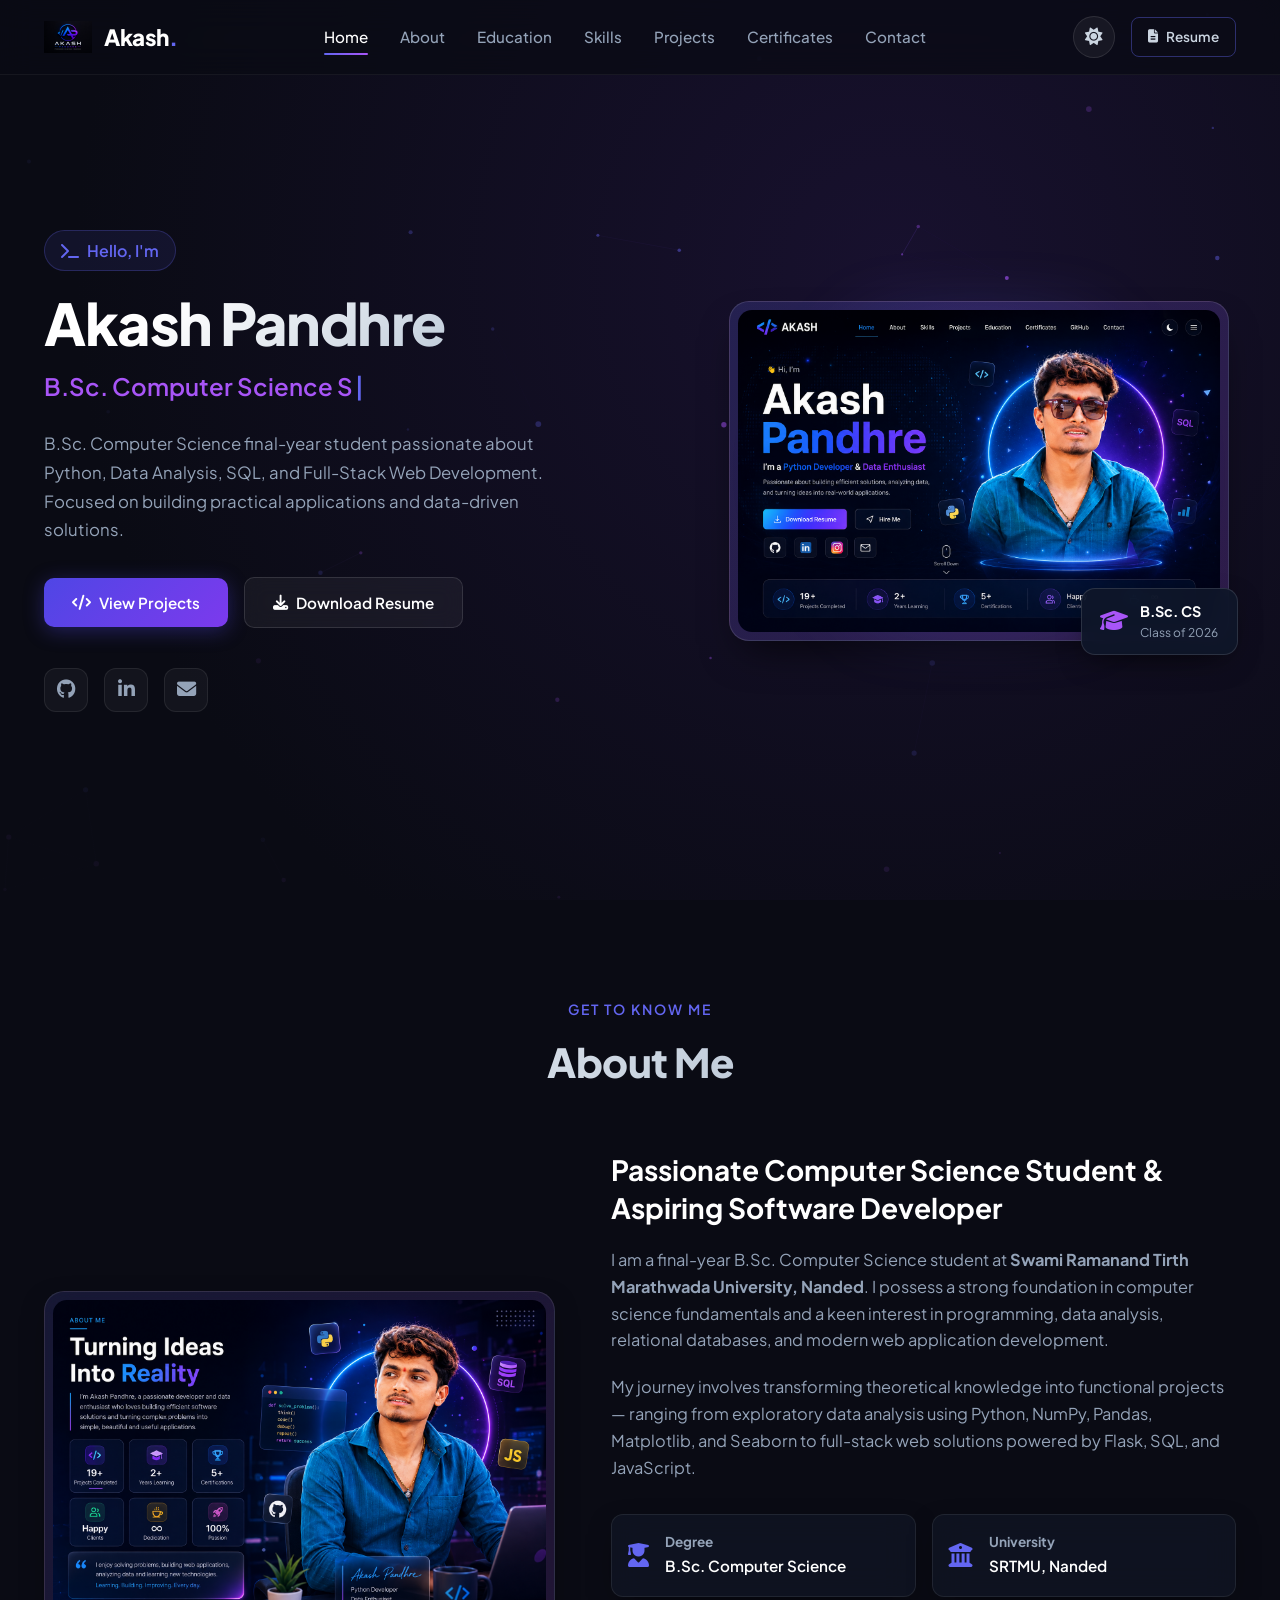
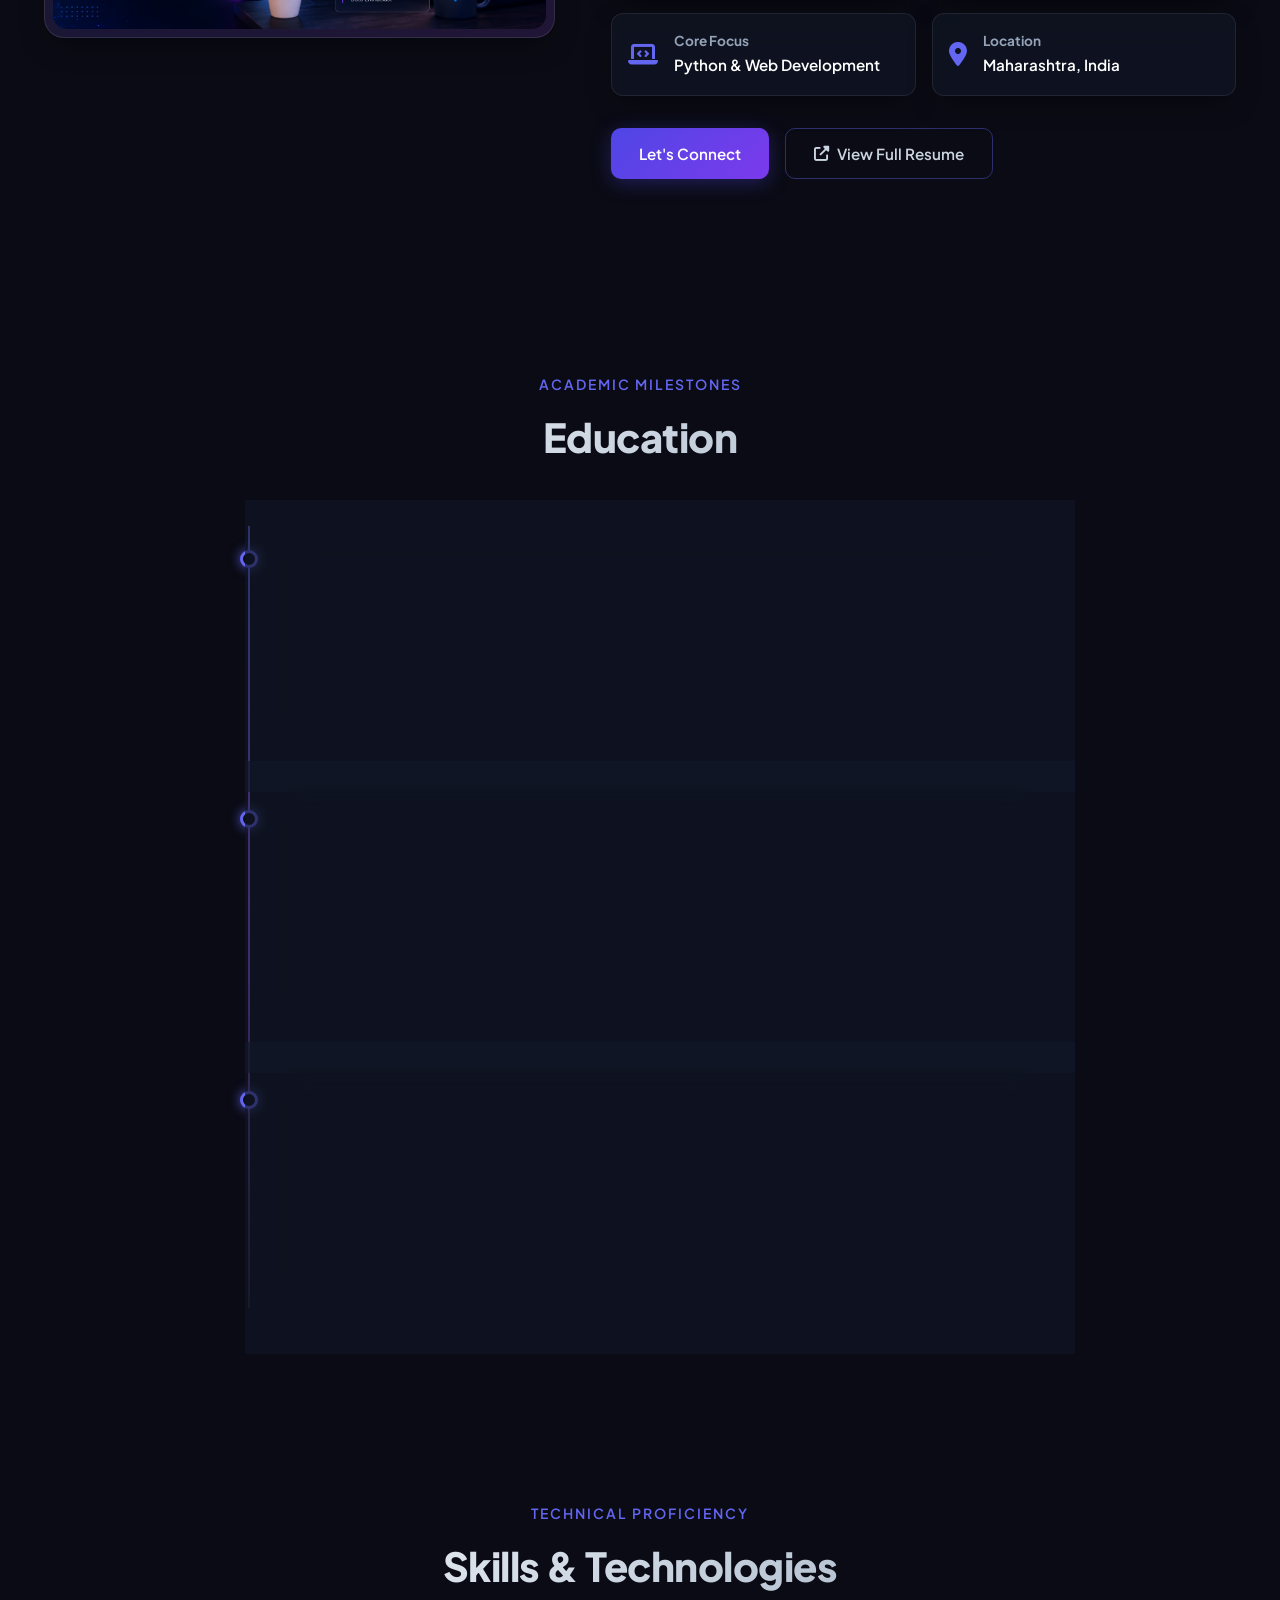
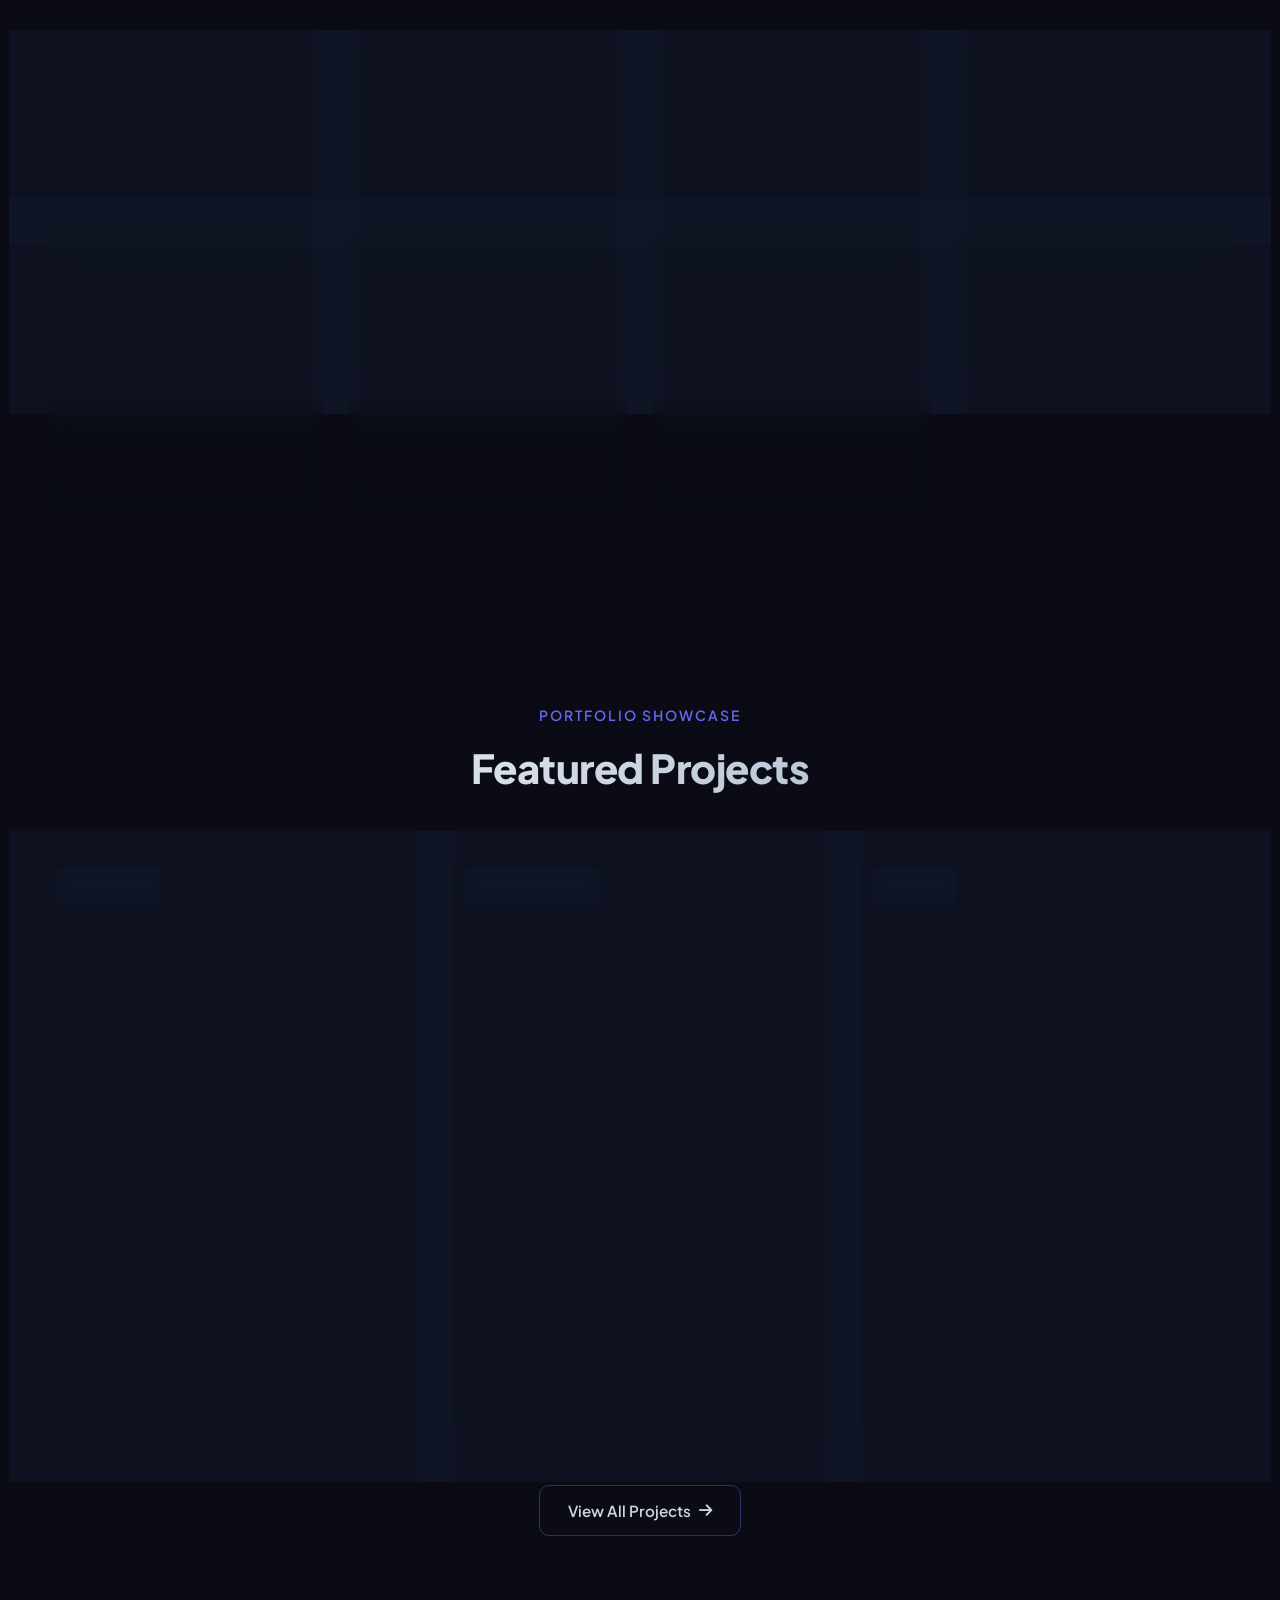
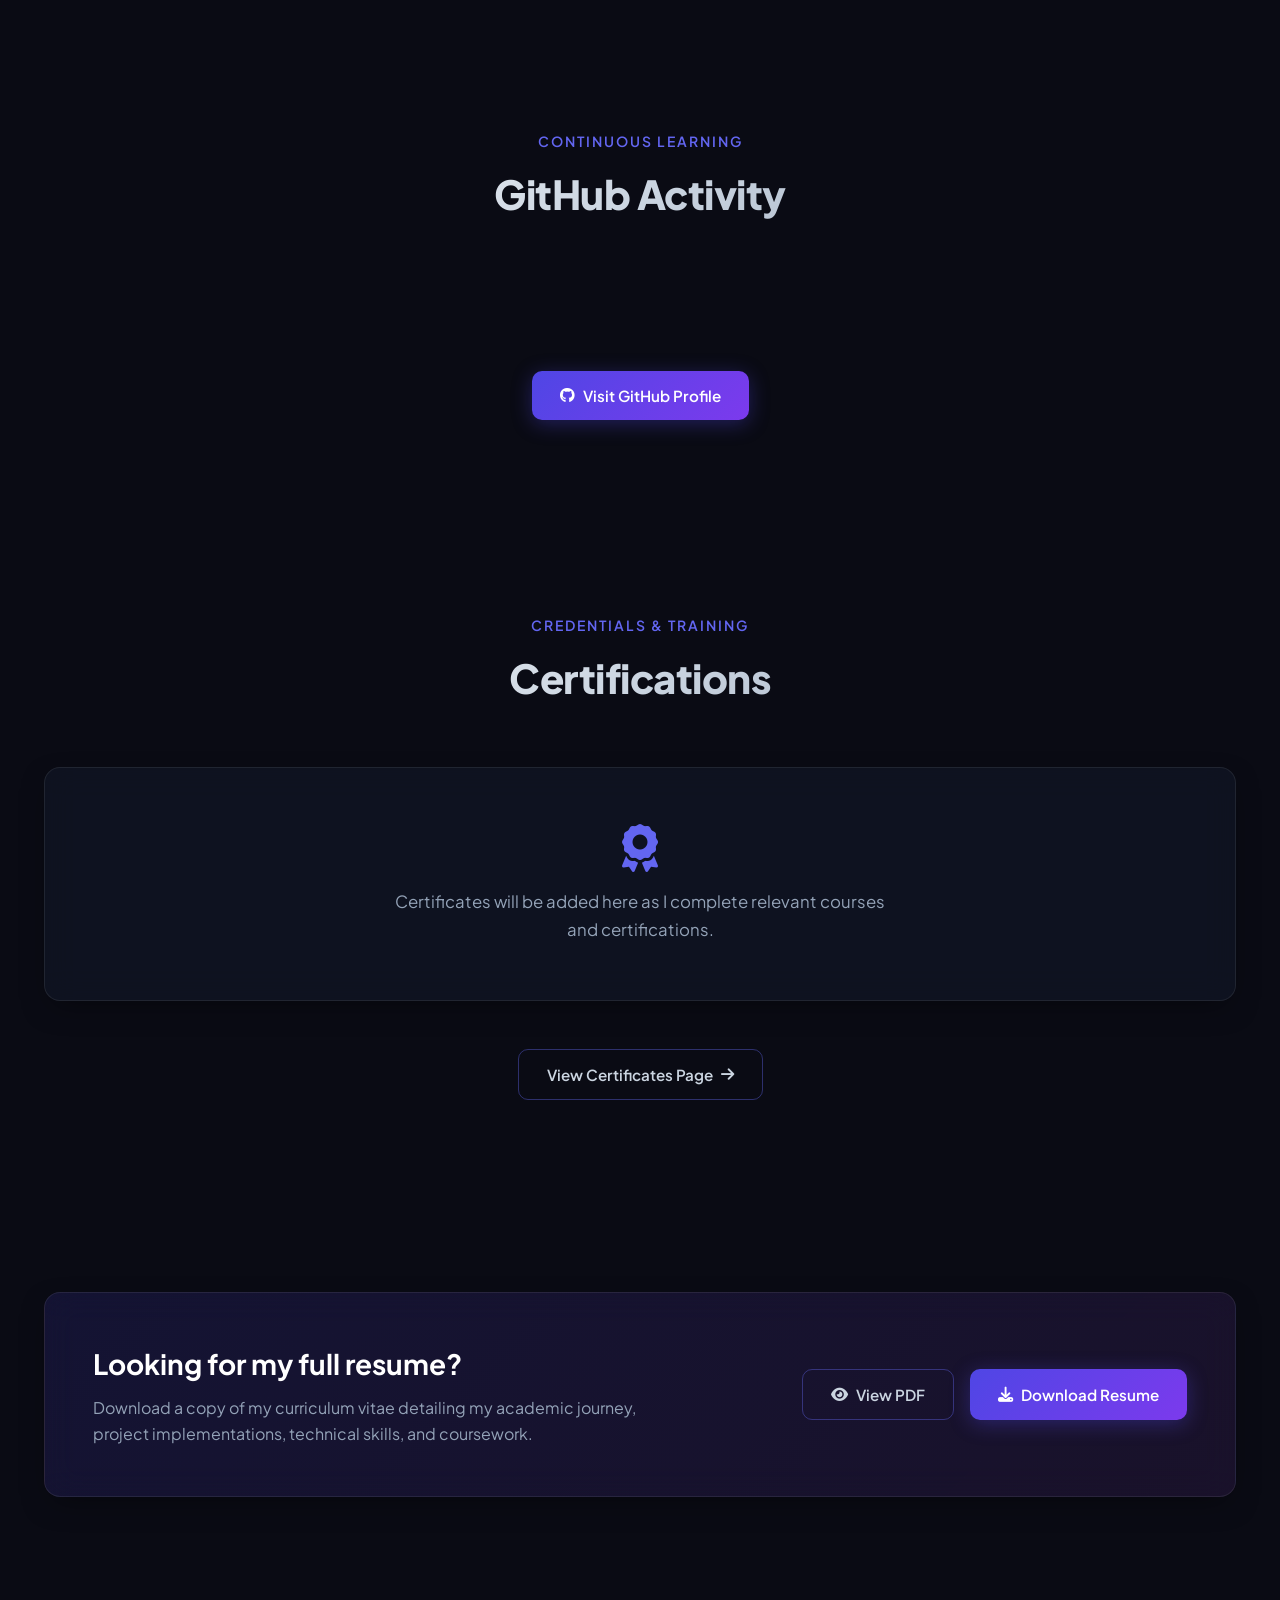
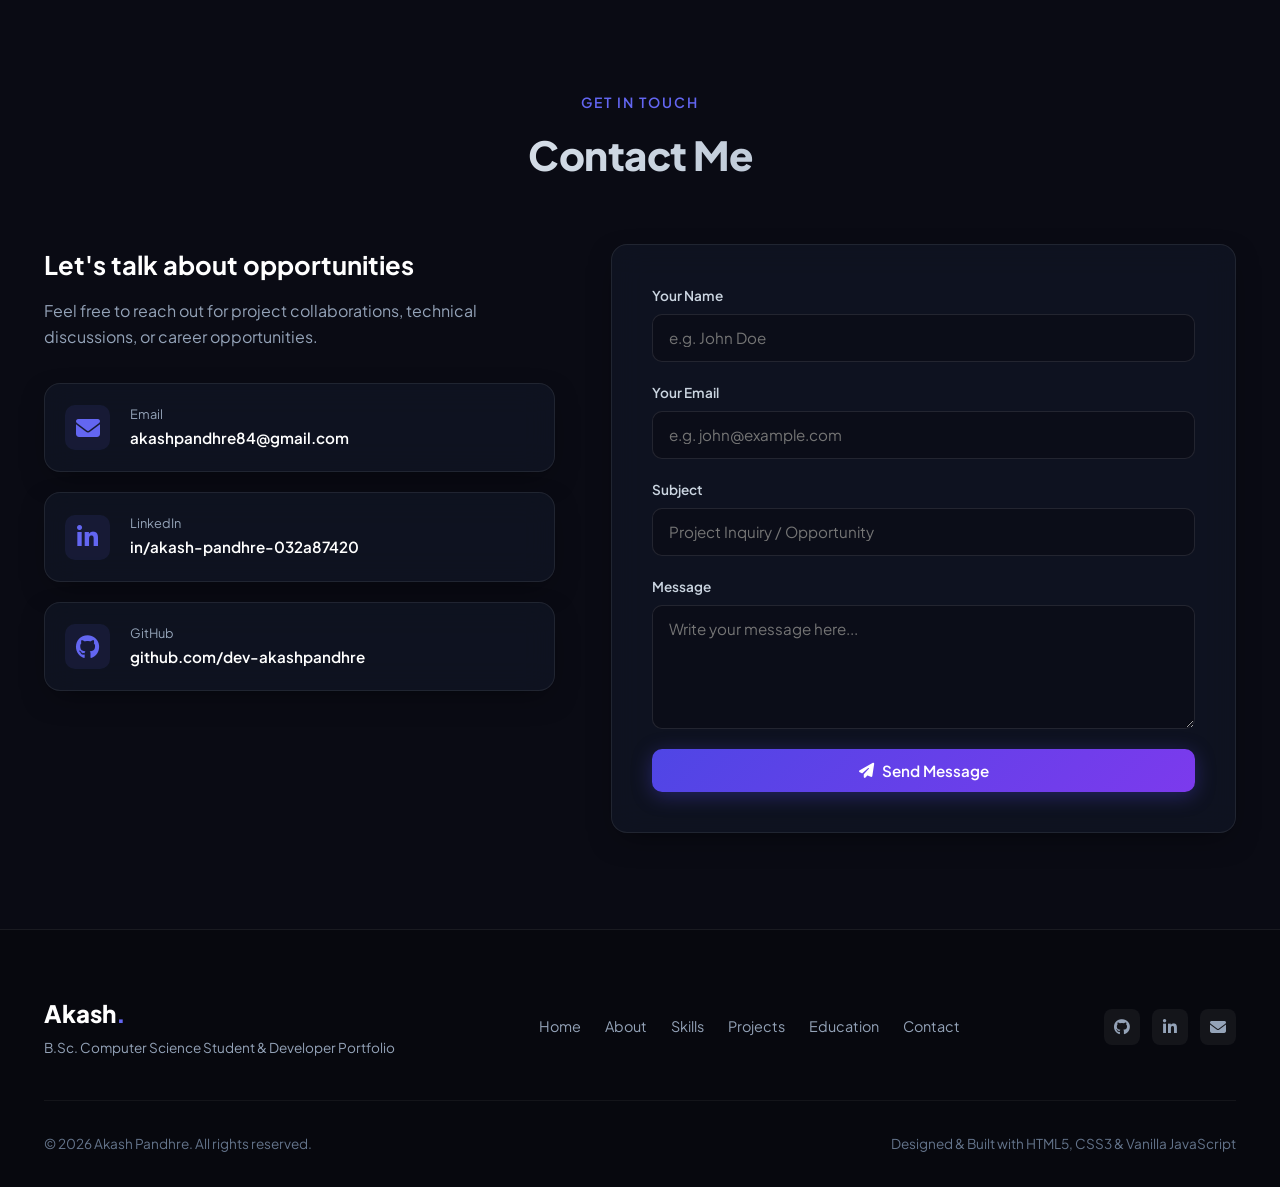
==== index.html @ a7999980 "Complete Akash Portfolio website" ====
<!DOCTYPE html>
<html lang="en" data-theme="dark">
<head>
    <meta charset="UTF-8">
    <meta name="viewport" content="width=device-width, initial-scale=1.0">
    
    <!-- SEO & Metadata -->
    <title>Akash Pandhre | B.Sc. Computer Science Student & Developer Portfolio</title>
    <meta name="description" content="Personal portfolio of Akash Pandhre — B.Sc. Computer Science student, Python & Data Analysis enthusiast, and Frontend Developer. Explore projects, skills, and coursework.">
    <meta name="keywords" content="Akash Pandhre, Akash Kailas Pandhre, Portfolio, Computer Science, Python, Data Analysis, SQL, Web Development, SRTMUN, Parbhani">
    <meta name="author" content="Akash Pandhre">
    <meta name="robots" content="index, follow">
    
    <!-- Open Graph / Social Media -->
    <meta property="og:type" content="website">
    <meta property="og:title" content="Akash Pandhre | Developer & Student Portfolio">
    <meta property="og:description" content="Explore data analysis projects, web applications, SQL work, and technical skills by Akash Pandhre.">
    <meta property="og:image" content="assets/images/profile.png">
    
    <!-- Twitter Metadata -->
    <meta name="twitter:card" content="summary_large_image">
    <meta name="twitter:title" content="Akash Pandhre | Developer Portfolio">
    <meta name="twitter:description" content="B.Sc. Computer Science student specializing in Python, Data Analysis, and Web Development.">
    <meta name="twitter:image" content="assets/images/profile.png">

    <!-- Favicon -->
    <link rel="icon" type="image/png" href="assets/images/favicon.png">

    <!-- Google Fonts -->
    <link rel="preconnect" href="https://fonts.googleapis.com">
    <link rel="preconnect" href="https://fonts.gstatic.com" crossorigin>
    <link href="https://fonts.googleapis.com/css2?family=Plus+Jakarta+Sans:wght@300;400;500;600;700;800&family=JetBrains+Mono:wght@400;500;600&display=swap" rel="stylesheet">

    <!-- Font Awesome Icons -->
    <link rel="stylesheet" href="https://cdnjs.cloudflare.com/ajax/libs/font-awesome/6.5.1/css/all.min.css" integrity="sha512-DTOQO9RWCH3ppGqcWaEA1BIZOC6xxalwEsw9c2QQeAIftl+Vegovlnee1c9QX4TctnWMn13TZye+giMm8e2LwA==" crossorigin="anonymous" referrerpolicy="no-referrer" />

    <!-- Core Layout Safety Rules -->
    <style>
        img { max-width: 100%; height: auto; }
        .logo-img { height: 38px !important; width: auto !important; max-width: 48px; object-fit: contain; display: inline-block; vertical-align: middle; }
        .nav-logo { display: inline-flex; align-items: center; gap: 10px; text-decoration: none; }
    </style>

    <!-- Project Stylesheets -->
    <link rel="stylesheet" href="css/variables.css">
    <link rel="stylesheet" href="css/style.css">
    <link rel="stylesheet" href="css/animations.css">
    <link rel="stylesheet" href="css/scrollbar.css">
    <link rel="stylesheet" href="css/responsive.css">
</head>
<body>

    <!-- ====================================================================
         1. PRELOADER SCREEN
         ==================================================================== -->
    <div id="preloader" class="loader-wrapper" aria-busy="true" aria-label="Loading Akash's Portfolio">
        <div class="loader-content">
            <div class="loader-spinner"></div>
            <div class="loader-text">
                <span class="loader-title">Akash Pandhre</span>
                <span class="loader-subtitle">Loading Portfolio...</span>
            </div>
        </div>
    </div>

    <!-- Scroll Progress Indicator -->
    <div id="scroll-progress" class="scroll-progress" role="progressbar" aria-valuemin="0" aria-valuemax="100"></div>

    <!-- ====================================================================
         2. HEADER & NAVIGATION BAR
         ==================================================================== -->
    <header class="header">
        <nav class="nav-container" aria-label="Main Navigation">
            <a href="#hero" class="nav-logo" aria-label="Akash Pandhre Homepage">
                <img src="assets/images/logo.png" alt="Akash Logo" class="logo-img" onerror="this.style.display='none'">
                <span class="logo-text">Akash<span>.</span></span>
            </a>

            <div id="nav-menu" class="nav-menu" role="menubar">
                <a href="#hero" class="nav-link active" role="menuitem">Home</a>
                <a href="#about" class="nav-link" role="menuitem">About</a>
                <a href="#education" class="nav-link" role="menuitem">Education</a>
                <a href="#skills" class="nav-link" role="menuitem">Skills</a>
                <a href="#projects" class="nav-link" role="menuitem">Projects</a>
                <a href="#certificates" class="nav-link" role="menuitem">Certificates</a>
                <a href="#contact" class="nav-link" role="menuitem">Contact</a>
            </div>

            <div class="nav-actions">
                <button id="theme-toggle" class="theme-toggle btn-icon" aria-label="Switch Theme" title="Switch Theme">
                    <i class="fas fa-sun" aria-hidden="true"></i>
                </button>

                <a href="assets/resume/resume.pdf" target="_blank" rel="noopener noreferrer" class="btn btn-sm btn-outline nav-resume-btn">
                    <i class="fas fa-file-alt" aria-hidden="true"></i> Resume
                </a>

                <button id="nav-toggle" class="nav-toggle btn-icon" aria-label="Toggle Navigation Menu" aria-expanded="false" aria-controls="nav-menu">
                    <span class="hamburger-bar"></span>
                    <span class="hamburger-bar"></span>
                    <span class="hamburger-bar"></span>
                </button>
            </div>
        </nav>
    </header>

    <main id="main-content">
        <!-- ====================================================================
             3. HERO SECTION
             ==================================================================== -->
        <section id="hero" class="hero-section" style="background-image: url('assets/images/hero-bg.jpg');">
            <canvas id="particles-canvas" class="particles-canvas"></canvas>
            <div class="hero-overlay"></div>

            <div class="container hero-container">
                <div class="hero-content reveal">
                    <span class="hero-greeting"><i class="fas fa-terminal"></i> Hello, I'm</span>
                    <h1 class="hero-name">Akash Pandhre</h1>
                    <h2 class="hero-role">
                        <span id="typing-text" class="typed-text"></span>
                        <span class="typing-cursor">|</span>
                    </h2>
                    <p class="hero-description">
                        B.Sc. Computer Science final-year student passionate about Python, Data Analysis, SQL, and Full-Stack Web Development. Focused on building practical applications and data-driven solutions.
                    </p>

                    <div class="hero-buttons">
                        <a href="#projects" class="btn btn-primary">
                            <i class="fas fa-code" aria-hidden="true"></i> View Projects
                        </a>
                        <a href="assets/resume/resume.pdf" download="Akash_Pandhre_Resume.pdf" class="btn btn-secondary">
                            <i class="fas fa-download" aria-hidden="true"></i> Download Resume
                        </a>
                    </div>

                    <div class="hero-socials">
                        <a href="https://github.com/dev-akashpandhre" target="_blank" rel="noopener noreferrer" class="social-link" aria-label="GitHub Profile">
                            <i class="fab fa-github" aria-hidden="true"></i>
                        </a>
                        <a href="https://www.linkedin.com/in/akash-pandhre-032a87420/" target="_blank" rel="noopener noreferrer" class="social-link" aria-label="LinkedIn Profile">
                            <i class="fab fa-linkedin-in" aria-hidden="true"></i>
                        </a>
                        <a href="mailto:akashpandhre84@gmail.com" class="social-link" aria-label="Send Email">
                            <i class="fas fa-envelope" aria-hidden="true"></i>
                        </a>
                    </div>
                </div>

                <div class="hero-visual reveal">
                    <div class="profile-frame">
                        <img src="assets/images/profile.png" alt="Akash Pandhre - Profile Portrait" class="profile-image" onerror="this.src='assets/images/about.png'">
                        <div class="profile-glow"></div>
                        <div class="experience-badge glass-card">
                            <i class="fas fa-graduation-cap badge-icon"></i>
                            <div class="badge-text">
                                <strong>B.Sc. CS</strong>
                                <span>Class of 2026</span>
                            </div>
                        </div>
                    </div>
                </div>
            </div>
        </section>

        <!-- ====================================================================
             4. ABOUT ME SECTION
             ==================================================================== -->
        <section id="about" class="section about-section">
            <div class="container">
                <div class="section-header reveal">
                    <span class="section-subtitle">Get To Know Me</span>
                    <h2 class="section-title">About Me</h2>
                </div>

                <div class="about-grid">
                    <div class="about-visual reveal">
                        <div class="about-image-wrapper glass-card">
                            <img src="assets/images/about.png" alt="Akash Pandhre studying and programming" class="about-img" onerror="this.src='assets/images/profile.png'">
                        </div>
                    </div>

                    <div class="about-content reveal">
                        <h3 class="about-heading">Passionate Computer Science Student & Aspiring Software Developer</h3>
                        <p class="about-text">
                            I am a final-year B.Sc. Computer Science student at <strong>Swami Ramanand Tirth Marathwada University, Nanded</strong>. I possess a strong foundation in computer science fundamentals and a keen interest in programming, data analysis, relational databases, and modern web application development.
                        </p>
                        <p class="about-text">
                            My journey involves transforming theoretical knowledge into functional projects — ranging from exploratory data analysis using Python, NumPy, Pandas, Matplotlib, and Seaborn to full-stack web solutions powered by Flask, SQL, and JavaScript.
                        </p>

                        <div class="about-highlights">
                            <div class="highlight-item glass-card">
                                <i class="fas fa-user-graduate highlight-icon"></i>
                                <div>
                                    <strong>Degree</strong>
                                    <span>B.Sc. Computer Science</span>
                                </div>
                            </div>
                            <div class="highlight-item glass-card">
                                <i class="fas fa-university highlight-icon"></i>
                                <div>
                                    <strong>University</strong>
                                    <span>SRTMU, Nanded</span>
                                </div>
                            </div>
                            <div class="highlight-item glass-card">
                                <i class="fas fa-laptop-code highlight-icon"></i>
                                <div>
                                    <strong>Core Focus</strong>
                                    <span>Python & Web Development</span>
                                </div>
                            </div>
                            <div class="highlight-item glass-card">
                                <i class="fas fa-map-marker-alt highlight-icon"></i>
                                <div>
                                    <strong>Location</strong>
                                    <span>Maharashtra, India</span>
                                </div>
                            </div>
                        </div>

                        <div class="about-actions">
                            <a href="#contact" class="btn btn-primary">Let's Connect</a>
                            <a href="assets/resume/resume.pdf" target="_blank" rel="noopener noreferrer" class="btn btn-outline">
                                <i class="fas fa-external-link-alt"></i> View Full Resume
                            </a>
                        </div>
                    </div>
                </div>
            </div>
        </section>

        <!-- ====================================================================
             5. EDUCATION SECTION
             ==================================================================== -->
        <section id="education" class="section education-section">
            <div class="container">
                <div class="section-header reveal">
                    <span class="section-subtitle">Academic Milestones</span>
                    <h2 class="section-title">Education</h2>
                </div>

                <div class="timeline">
                    <!-- B.Sc. Computer Science -->
                    <div class="timeline-item reveal">
                        <div class="timeline-dot"></div>
                        <div class="timeline-content glass-card">
                            <span class="timeline-period">2026 – Present (Pursuing)</span>
                            <h3 class="timeline-degree">B.Sc. Computer Science — Final Year (TY)</h3>
                            <h4 class="timeline-institution">Swami Ramanand Tirth Marathwada University, Nanded</h4>
                            <p class="timeline-desc">
                                Core coursework includes Data Structures, Relational Database Management Systems, Object-Oriented Programming, Operating Systems, Web Technologies, and Software Engineering.
                            </p>
                        </div>
                    </div>

                    <!-- HSC -->
                    <div class="timeline-item reveal">
                        <div class="timeline-dot"></div>
                        <div class="timeline-content glass-card">
                            <span class="timeline-period">2023 – 2024</span>
                            <h3 class="timeline-degree">Higher Secondary Certificate (HSC)</h3>
                            <h4 class="timeline-institution">Swami Vivekanand Junior College, Chatori</h4>
                            <p class="timeline-desc">
                                Completed Higher Secondary Education with a focus on science and foundational mathematics.
                            </p>
                            <span class="grade-badge">Percentage: 73.00%</span>
                        </div>
                    </div>

                    <!-- SSC -->
                    <div class="timeline-item reveal">
                        <div class="timeline-dot"></div>
                        <div class="timeline-content glass-card">
                            <span class="timeline-period">2020 – 2021</span>
                            <h3 class="timeline-degree">Secondary School Certificate (SSC)</h3>
                            <h4 class="timeline-institution">L.K.R.R Prince English School, Selu</h4>
                            <p class="timeline-desc">
                                Successfully completed secondary school education with academic distinction.
                            </p>
                            <span class="grade-badge">Percentage: 75.40%</span>
                        </div>
                    </div>
                </div>
            </div>
        </section>

        <!-- ====================================================================
             6. SKILLS SECTION
             ==================================================================== -->
        <section id="skills" class="section skills-section">
            <div class="container">
                <div class="section-header reveal">
                    <span class="section-subtitle">Technical Proficiency</span>
                    <h2 class="section-title">Skills & Technologies</h2>
                </div>

                <div id="skills-grid" class="skills-grid">
                    <!-- Rendered dynamically by js/script.js via data/skills.json -->
                </div>
            </div>
        </section>

        <!-- ====================================================================
             7. FEATURED PROJECTS SECTION
             ==================================================================== -->
        <section id="projects" class="section projects-section">
            <div class="container">
                <div class="section-header reveal">
                    <span class="section-subtitle">Portfolio Showcase</span>
                    <h2 class="section-title">Featured Projects</h2>
                </div>

                <div id="featured-projects-grid" class="projects-grid">
                    <!-- Rendered dynamically by js/script.js via data/projects.json -->
                </div>

                <div class="section-footer-cta reveal">
                    <a href="pages/projects.html" class="btn btn-outline">
                        View All Projects <i class="fas fa-arrow-right"></i>
                    </a>
                </div>
            </div>
        </section>

        <!-- ====================================================================
             8. GITHUB PROFILE & REPOSITORIES SECTION
             ==================================================================== -->
        <section id="github" class="section github-section">
            <div class="container">
                <div class="section-header reveal">
                    <span class="section-subtitle">Continuous Learning</span>
                    <h2 class="section-title">GitHub Activity</h2>
                </div>

                <div id="github-stats" class="github-stats-container reveal">
                    <!-- Populated dynamically by js/github.js -->
                </div>

                <div id="github-loader" class="github-loader" style="display: none;">
                    <i class="fas fa-spinner fa-spin"></i> Fetching latest GitHub repositories...
                </div>

                <div id="github-repos" class="github-repos-grid">
                    <!-- Populated dynamically by js/github.js -->
                </div>

                <div class="section-footer-cta reveal">
                    <a href="https://github.com/dev-akashpandhre" target="_blank" rel="noopener noreferrer" class="btn btn-primary">
                        <i class="fab fa-github"></i> Visit GitHub Profile
                    </a>
                </div>
            </div>
        </section>

        <!-- ====================================================================
             9. CERTIFICATES SECTION
             ==================================================================== -->
        <section id="certificates" class="section certificates-section">
            <div class="container">
                <div class="section-header reveal">
                    <span class="section-subtitle">Credentials & Training</span>
                    <h2 class="section-title">Certifications</h2>
                </div>

                <div id="certificates-grid" class="certificates-grid">
                    <!-- Rendered dynamically by js/script.js via data/certificates.json -->
                </div>

                <div class="section-footer-cta reveal">
                    <a href="pages/certificates.html" class="btn btn-outline">
                        View Certificates Page <i class="fas fa-arrow-right"></i>
                    </a>
                </div>
            </div>
        </section>

        <!-- ====================================================================
             10. RESUME DOWNLOAD SECTION
             ==================================================================== -->
        <section id="resume-section" class="section resume-section">
            <div class="container">
                <div class="resume-banner glass-card reveal">
                    <div class="resume-banner-content">
                        <h2 class="resume-banner-title">Looking for my full resume?</h2>
                        <p class="resume-banner-text">
                            Download a copy of my curriculum vitae detailing my academic journey, project implementations, technical skills, and coursework.
                        </p>
                    </div>
                    <div class="resume-banner-actions">
                        <a href="assets/resume/resume.pdf" target="_blank" rel="noopener noreferrer" class="btn btn-outline">
                            <i class="fas fa-eye"></i> View PDF
                        </a>
                        <a href="assets/resume/resume.pdf" download="Akash_Pandhre_Resume.pdf" class="btn btn-primary">
                            <i class="fas fa-download"></i> Download Resume
                        </a>
                    </div>
                </div>
            </div>
        </section>

        <!-- ====================================================================
             11. CONTACT SECTION
             ==================================================================== -->
        <section id="contact" class="section contact-section">
            <div class="container">
                <div class="section-header reveal">
                    <span class="section-subtitle">Get In Touch</span>
                    <h2 class="section-title">Contact Me</h2>
                </div>

                <div class="contact-grid">
                    <!-- Contact Information Details -->
                    <div class="contact-info-wrap reveal">
                        <h3 class="contact-info-title">Let's talk about opportunities</h3>
                        <p class="contact-info-desc">
                            Feel free to reach out for project collaborations, technical discussions, or career opportunities.
                        </p>

                        <div class="contact-details">
                            <div class="contact-card glass-card">
                                <i class="fas fa-envelope contact-card-icon"></i>
                                <div>
                                    <span class="contact-card-label">Email</span>
                                    <a href="mailto:akashpandhre84@gmail.com" class="contact-card-value">akashpandhre84@gmail.com</a>
                                </div>
                            </div>

                            <div class="contact-card glass-card">
                                <i class="fab fa-linkedin-in contact-card-icon"></i>
                                <div>
                                    <span class="contact-card-label">LinkedIn</span>
                                    <a href="https://www.linkedin.com/in/akash-pandhre-032a87420/" target="_blank" rel="noopener noreferrer" class="contact-card-value">in/akash-pandhre-032a87420</a>
                                </div>
                            </div>

                            <div class="contact-card glass-card">
                                <i class="fab fa-github contact-card-icon"></i>
                                <div>
                                    <span class="contact-card-label">GitHub</span>
                                    <a href="https://github.com/dev-akashpandhre" target="_blank" rel="noopener noreferrer" class="contact-card-value">github.com/dev-akashpandhre</a>
                                </div>
                            </div>
                        </div>
                    </div>

                    <!-- Contact Form Card -->
                    <div class="contact-form-wrap glass-card reveal">
                        <form id="contact-form" class="contact-form" novalidate>
                            <div class="form-group">
                                <label for="name" class="form-label">Your Name</label>
                                <input type="text" id="name" name="name" class="form-input" placeholder="e.g. John Doe" required>
                            </div>

                            <div class="form-group">
                                <label for="email" class="form-label">Your Email</label>
                                <input type="email" id="email" name="email" class="form-input" placeholder="e.g. john@example.com" required>
                            </div>

                            <div class="form-group">
                                <label for="subject" class="form-label">Subject</label>
                                <input type="text" id="subject" name="subject" class="form-input" placeholder="Project Inquiry / Opportunity" required>
                            </div>

                            <div class="form-group">
                                <label for="message" class="form-label">Message</label>
                                <textarea id="message" name="message" rows="5" class="form-input form-textarea" placeholder="Write your message here..." required></textarea>
                            </div>

                            <button type="submit" id="submit-btn" class="btn btn-primary btn-block">
                                <i class="fas fa-paper-plane"></i> Send Message
                            </button>

                            <div id="form-status" class="form-status" aria-live="polite"></div>
                        </form>
                    </div>
                </div>
            </div>
        </section>
    </main>

    <!-- ====================================================================
         12. FOOTER
         ==================================================================== -->
    <footer class="footer">
        <div class="container footer-container">
            <div class="footer-top">
                <div class="footer-brand">
                    <span class="footer-logo">Akash<span>.</span></span>
                    <p class="footer-tagline">B.Sc. Computer Science Student & Developer Portfolio</p>
                </div>

                <div class="footer-nav">
                    <a href="#hero">Home</a>
                    <a href="#about">About</a>
                    <a href="#skills">Skills</a>
                    <a href="#projects">Projects</a>
                    <a href="#education">Education</a>
                    <a href="#contact">Contact</a>
                </div>

                <div class="footer-socials">
                    <a href="https://github.com/dev-akashpandhre" target="_blank" rel="noopener noreferrer" aria-label="GitHub"><i class="fab fa-github"></i></a>
                    <a href="https://www.linkedin.com/in/akash-pandhre-032a87420/" target="_blank" rel="noopener noreferrer" aria-label="LinkedIn"><i class="fab fa-linkedin-in"></i></a>
                    <a href="mailto:akashpandhre84@gmail.com" aria-label="Email"><i class="fas fa-envelope"></i></a>
                </div>
            </div>

            <div class="footer-bottom">
                <p>&copy; <span id="current-year">2026</span> Akash Pandhre. All rights reserved.</p>
                <p class="footer-built">Designed & Built with HTML5, CSS3 & Vanilla JavaScript</p>
            </div>
        </div>
    </footer>

    <!-- ====================================================================
         13. FLOATING BACK TO TOP BUTTON
         ==================================================================== -->
    <button id="back-to-top" class="back-to-top btn-icon" aria-label="Back to Top" title="Back to Top">
        <i class="fas fa-arrow-up" aria-hidden="true"></i>
    </button>

    <!-- ====================================================================
         14. MODULAR JAVASCRIPT BUNDLE
         ==================================================================== -->
    <script src="js/loader.js"></script>
    <script src="js/darkmode.js"></script>
    <script src="js/navbar.js"></script>
    <script src="js/scroll.js"></script>
    <script src="js/typing.js"></script>
    <script src="js/particles.js"></script>
    <script src="js/github.js"></script>
    <script src="js/contact.js"></script>
    <script src="js/script.js"></script>
</body>
</html>
---- css/variables.css ----
/**
 * ====================================================================
 * AKASH PORTFOLIO — DESIGN TOKENS & VARIABLES (css/variables.css)
 * ====================================================================
 * Master color palettes, typography variables, spacing scales,
 * elevation shadows, transition curves, and dark/light theme definitions.
 */

:root,
[data-theme="dark"] {
    /* Brand Accent Colors */
    --primary: #6366f1;           /* Indigo Accent */
    --primary-hover: #4f46e5;
    --primary-glow: rgba(99, 102, 241, 0.4);

    --secondary: #a855f7;         /* Neon Purple Accent */
    --secondary-hover: #9333ea;
    --secondary-glow: rgba(168, 85, 247, 0.35);

    --accent-pink: #ec4899;
    --accent-cyan: #06b6d4;

    /* Background Palettes (Futuristic Deep Dark) */
    --bg-primary: #0a0b14;        /* Deep Space Base */
    --bg-secondary: #0f172a;      /* Slate Card Background */
    --bg-tertiary: #1e1b4b;       /* Subtle Tint */

    /* Surface & Glassmorphism Tokens */
    --card-bg: rgba(17, 24, 39, 0.65);
    --card-bg-hover: rgba(30, 41, 59, 0.8);
    --border-glass: rgba(255, 255, 255, 0.08);
    --border-glass-hover: rgba(99, 102, 241, 0.35);
    --nav-bg: rgba(10, 11, 20, 0.75);
    --nav-bg-scrolled: rgba(10, 11, 20, 0.92);

    /* Text & Content Tokens */
    --text-primary: #f8fafc;
    --text-secondary: #94a3b8;
    --text-muted: #64748b;
    --text-inverse: #0f172a;

    /* Status Indicators */
    --success: #10b981;
    --error: #ef4444;
    --warning: #f59e0b;
    --info: #3b82f6;

    /* Shadows & Elevation */
    --shadow-sm: 0 2px 8px rgba(0, 0, 0, 0.3);
    --shadow-md: 0 10px 30px -10px rgba(0, 0, 0, 0.5);
    --shadow-lg: 0 20px 45px -15px rgba(0, 0, 0, 0.7);
    --shadow-glow: 0 0 25px rgba(99, 102, 241, 0.25);

    /* Typography */
    --font-main: 'Plus Jakarta Sans', -apple-system, BlinkMacSystemFont, sans-serif;
    --font-mono: 'JetBrains Mono', monospace;

    /* Border Radii */
    --radius-sm: 8px;
    --radius-md: 12px;
    --radius-lg: 16px;
    --radius-xl: 24px;
    --radius-full: 9999px;

    /* Motion Transitions */
    --transition-fast: 0.15s ease;
    --transition-normal: 0.3s ease;
    --transition-slow: 0.5s cubic-bezier(0.4, 0, 0.2, 1);
    --transition-spring: 0.5s cubic-bezier(0.175, 0.885, 0.32, 1.275);
}

/* --------------------------------------------------------------------
   LIGHT THEME OVERRIDES
   -------------------------------------------------------------------- */
[data-theme="light"] {
    --bg-primary: #f8fafc;
    --bg-secondary: #ffffff;
    --bg-tertiary: #e2e8f0;

    --card-bg: rgba(255, 255, 255, 0.75);
    --card-bg-hover: rgba(255, 255, 255, 0.95);
    --border-glass: rgba(0, 0, 0, 0.08);
    --border-glass-hover: rgba(99, 102, 241, 0.4);
    --nav-bg: rgba(248, 250, 252, 0.8);
    --nav-bg-scrolled: rgba(248, 250, 252, 0.95);

    --text-primary: #0f172a;
    --text-secondary: #475569;
    --text-muted: #94a3b8;
    --text-inverse: #f8fafc;

    --shadow-sm: 0 2px 8px rgba(0, 0, 0, 0.05);
    --shadow-md: 0 10px 30px -10px rgba(0, 0, 0, 0.1);
    --shadow-lg: 0 20px 45px -15px rgba(0, 0, 0, 0.15);
    --shadow-glow: 0 0 25px rgba(99, 102, 241, 0.15);
}
---- css/style.css ----
/**
 * ====================================================================
 * AKASH PORTFOLIO — CORE MASTER STYLESHEET (css/style.css)
 * ====================================================================
 * Modern Futuristic Dark Glassmorphism Design System
 * Primary Color Palette: Deep Space Blue, Indigo, and Neon Purple
 */

/* --------------------------------------------------------------------
   1. GLOBAL RESET & BASE STYLES
   -------------------------------------------------------------------- */
*, *::before, *::after {
    box-sizing: border-box;
    margin: 0;
    padding: 0;
}

html {
    scroll-behavior: smooth;
    font-size: 16px;
}

body {
    font-family: 'Plus Jakarta Sans', -apple-system, BlinkMacSystemFont, 'Segoe UI', Roboto, sans-serif;
    background-color: var(--bg-primary, #0a0b14);
    color: var(--text-primary, #f1f5f9);
    line-height: 1.65;
    overflow-x: hidden;
    position: relative;
    min-height: 100vh;
}

body.no-scroll {
    overflow: hidden;
}

img {
    max-width: 100%;
    height: auto;
    display: block;
}

a {
    color: inherit;
    text-decoration: none;
    transition: all 0.3s ease;
}

ul, ol {
    list-style: none;
}

button, input, textarea {
    font-family: inherit;
    border: none;
    outline: none;
}

button {
    cursor: pointer;
    background: none;
}

/* --------------------------------------------------------------------
   2. REUSABLE UTILITIES & GLASSMORPHISM
   -------------------------------------------------------------------- */
.container {
    width: 100%;
    max-width: 1240px;
    margin: 0 auto;
    padding: 0 1.5rem;
}

.section {
    padding: 6rem 0;
    position: relative;
    z-index: 1;
}

.page-content {
    padding-top: 100px;
}

.page-header-section {
    padding: 3rem 0 2rem;
    text-align: center;
}

.page-header-title {
    font-size: 2.8rem;
    font-weight: 800;
    letter-spacing: -0.5px;
    margin-bottom: 0.75rem;
    background: linear-gradient(135deg, #ffffff 0%, #cbd5e1 50%, #94a3b8 100%);
    -webkit-background-clip: text;
    -webkit-text-fill-color: transparent;
}

.page-header-desc {
    color: #94a3b8;
    max-width: 600px;
    margin: 0 auto;
    font-size: 1.05rem;
}

.section-header {
    text-align: center;
    margin-bottom: 3.5rem;
}

.section-subtitle {
    display: inline-block;
    font-size: 0.875rem;
    font-weight: 600;
    text-transform: uppercase;
    letter-spacing: 2px;
    color: var(--primary, #6366f1);
    margin-bottom: 0.5rem;
}

.section-title {
    font-size: 2.5rem;
    font-weight: 800;
    letter-spacing: -0.5px;
    background: linear-gradient(135deg, #ffffff 0%, #cbd5e1 50%, #94a3b8 100%);
    -webkit-background-clip: text;
    -webkit-text-fill-color: transparent;
}

/* Glassmorphism Card System */
.glass-card {
    background: var(--card-bg, rgba(17, 24, 39, 0.65));
    backdrop-filter: blur(16px);
    -webkit-backdrop-filter: blur(16px);
    border: 1px solid var(--border-glass, rgba(255, 255, 255, 0.08));
    border-radius: 16px;
    box-shadow: 0 10px 30px -10px rgba(0, 0, 0, 0.5);
    transition: transform 0.3s ease, border-color 0.3s ease, box-shadow 0.3s ease;
}

.glass-card:hover {
    border-color: rgba(99, 102, 241, 0.35);
    box-shadow: 0 15px 35px -10px rgba(99, 102, 241, 0.2);
}

/* Button System */
.btn {
    display: inline-flex;
    align-items: center;
    justify-content: center;
    gap: 0.5rem;
    padding: 0.75rem 1.75rem;
    font-size: 0.95rem;
    font-weight: 600;
    border-radius: 10px;
    transition: all 0.3s cubic-bezier(0.4, 0, 0.2, 1);
    white-space: nowrap;
}

.btn-primary {
    background: linear-gradient(135deg, #4f46e5 0%, #7c3aed 100%);
    color: #ffffff;
    box-shadow: 0 4px 20px rgba(79, 70, 229, 0.35);
}

.btn-primary:hover {
    background: linear-gradient(135deg, #4338ca 0%, #6d28d9 100%);
    box-shadow: 0 6px 25px rgba(124, 58, 237, 0.5);
    transform: translateY(-2px);
}

.btn-secondary {
    background: rgba(255, 255, 255, 0.05);
    color: #ffffff;
    border: 1px solid rgba(255, 255, 255, 0.12);
    backdrop-filter: blur(10px);
}

.btn-secondary:hover {
    background: rgba(255, 255, 255, 0.1);
    border-color: rgba(255, 255, 255, 0.25);
    transform: translateY(-2px);
}

.btn-outline {
    background: transparent;
    color: #cbd5e1;
    border: 1px solid rgba(99, 102, 241, 0.4);
}

.btn-outline:hover {
    background: rgba(99, 102, 241, 0.1);
    color: #ffffff;
    border-color: #6366f1;
    transform: translateY(-2px);
}

.btn-sm {
    padding: 0.5rem 1rem;
    font-size: 0.85rem;
    border-radius: 8px;
}

.btn-block {
    width: 100%;
}

.btn-icon {
    width: 42px;
    height: 42px;
    display: inline-flex;
    align-items: center;
    justify-content: center;
    border-radius: 50%;
    background: rgba(255, 255, 255, 0.05);
    border: 1px solid rgba(255, 255, 255, 0.1);
    color: #cbd5e1;
    font-size: 1.1rem;
    transition: all 0.3s ease;
}

.btn-icon:hover {
    background: rgba(99, 102, 241, 0.2);
    border-color: #6366f1;
    color: #ffffff;
    transform: translateY(-2px);
}

.section-footer-cta {
    text-align: center;
    margin-top: 3rem;
}

/* --------------------------------------------------------------------
   3. PRELOADER SCREEN
   -------------------------------------------------------------------- */
.loader-wrapper {
    position: fixed;
    top: 0;
    left: 0;
    width: 100vw;
    height: 100vh;
    background: #07080e;
    z-index: 9999;
    display: flex;
    align-items: center;
    justify-content: center;
    transition: opacity 0.5s ease, visibility 0.5s ease;
}

.loader-wrapper.fade-out {
    opacity: 0;
    visibility: hidden;
}

.loader-content {
    display: flex;
    flex-direction: column;
    align-items: center;
    gap: 1.5rem;
}

.loader-spinner {
    width: 50px;
    height: 50px;
    border: 3px solid rgba(99, 102, 241, 0.15);
    border-top-color: #6366f1;
    border-right-color: #a855f7;
    border-radius: 50%;
    animation: spin 0.8s linear infinite;
}

.loader-text {
    display: flex;
    flex-direction: column;
    align-items: center;
    gap: 0.25rem;
}

.loader-title {
    font-size: 1.25rem;
    font-weight: 700;
    letter-spacing: 0.5px;
    color: #ffffff;
}

.loader-subtitle {
    font-size: 0.85rem;
    color: #94a3b8;
}

@keyframes spin {
    to { transform: rotate(360deg); }
}

/* --------------------------------------------------------------------
   4. SCROLL PROGRESS BAR
   -------------------------------------------------------------------- */
.scroll-progress {
    position: fixed;
    top: 0;
    left: 0;
    height: 3px;
    width: 0%;
    background: linear-gradient(90deg, #6366f1, #a855f7, #ec4899);
    z-index: 1001;
    transition: width 0.1s linear;
}

/* --------------------------------------------------------------------
   5. HEADER & NAVIGATION BAR
   -------------------------------------------------------------------- */
.header {
    position: fixed;
    top: 0;
    left: 0;
    width: 100%;
    height: 75px;
    z-index: 1000;
    transition: all 0.3s ease;
    background: rgba(10, 11, 20, 0.75);
    backdrop-filter: blur(16px);
    -webkit-backdrop-filter: blur(16px);
    border-bottom: 1px solid rgba(255, 255, 255, 0.05);
}

.header.scrolled {
    background: rgba(10, 11, 20, 0.92);
    backdrop-filter: blur(20px);
    -webkit-backdrop-filter: blur(20px);
    border-bottom: 1px solid rgba(255, 255, 255, 0.08);
    box-shadow: 0 10px 30px -10px rgba(0, 0, 0, 0.5);
    height: 70px;
}

.nav-container {
    max-width: 1240px;
    height: 100%;
    margin: 0 auto;
    padding: 0 1.5rem;
    display: flex;
    align-items: center;
    justify-content: space-between;
}

.nav-logo {
    display: flex;
    align-items: center;
    gap: 0.75rem;
    font-size: 1.4rem;
    font-weight: 800;
    color: #ffffff;
    letter-spacing: -0.5px;
    flex-shrink: 0;
}

.nav-logo .logo-img {
    height: 38px;
    width: auto;
    max-width: 48px;
    object-fit: contain;
}

.nav-logo .logo-text span {
    color: #6366f1;
}

/* Horizontal Nav Menu */
.nav-menu {
    display: flex;
    align-items: center;
    gap: 2rem;
}

.nav-link {
    font-size: 0.95rem;
    font-weight: 500;
    color: #94a3b8;
    position: relative;
    padding: 0.35rem 0;
}

.nav-link::after {
    content: '';
    position: absolute;
    bottom: 0;
    left: 0;
    width: 0%;
    height: 2px;
    background: linear-gradient(90deg, #6366f1, #a855f7);
    border-radius: 2px;
    transition: width 0.3s ease;
}

.nav-link:hover,
.nav-link.active {
    color: #ffffff;
}

.nav-link:hover::after,
.nav-link.active::after {
    width: 100%;
}

.nav-actions {
    display: flex;
    align-items: center;
    gap: 1rem;
    flex-shrink: 0;
}

.nav-toggle {
    display: none;
    flex-direction: column;
    gap: 5px;
    background: none;
    border: none;
    padding: 0.5rem;
}

.hamburger-bar {
    width: 22px;
    height: 2px;
    background-color: #ffffff;
    border-radius: 2px;
    transition: all 0.3s ease;
}

/* --------------------------------------------------------------------
   6. HERO SECTION
   -------------------------------------------------------------------- */
.hero-section {
    position: relative;
    min-height: 100vh;
    display: flex;
    align-items: center;
    background-size: cover;
    background-position: center;
    background-repeat: no-repeat;
    padding-top: 90px;
    padding-bottom: 3rem;
    overflow: hidden;
}

.particles-canvas {
    position: absolute;
    top: 0;
    left: 0;
    width: 100%;
    height: 100%;
    z-index: 1;
    pointer-events: auto;
}

.hero-overlay {
    position: absolute;
    top: 0;
    left: 0;
    width: 100%;
    height: 100%;
    background: radial-gradient(circle at 70% 30%, rgba(124, 58, 237, 0.12) 0%, rgba(10, 11, 20, 0.92) 75%);
    z-index: 2;
}

.hero-container {
    position: relative;
    z-index: 3;
    display: grid;
    grid-template-columns: 1.1fr 0.9fr;
    align-items: center;
    gap: 3rem;
}

.hero-greeting {
    display: inline-flex;
    align-items: center;
    gap: 0.5rem;
    font-size: 1rem;
    font-weight: 600;
    color: #6366f1;
    background: rgba(99, 102, 241, 0.1);
    border: 1px solid rgba(99, 102, 241, 0.25);
    padding: 0.4rem 1rem;
    border-radius: 30px;
    margin-bottom: 1.25rem;
}

.hero-name {
    font-size: 3.6rem;
    font-weight: 800;
    line-height: 1.1;
    letter-spacing: -1.5px;
    margin-bottom: 0.75rem;
    background: linear-gradient(135deg, #ffffff 20%, #cbd5e1 60%, #94a3b8 100%);
    -webkit-background-clip: text;
    -webkit-text-fill-color: transparent;
}

.hero-role {
    font-size: 1.5rem;
    font-weight: 600;
    color: #a855f7;
    margin-bottom: 1.5rem;
    min-height: 2.2rem;
    display: flex;
    align-items: center;
}

.typing-cursor {
    animation: blink 0.8s infinite;
    color: #6366f1;
    margin-left: 2px;
}

@keyframes blink {
    0%, 100% { opacity: 1; }
    50% { opacity: 0; }
}

.hero-description {
    font-size: 1.05rem;
    color: #94a3b8;
    max-width: 540px;
    margin-bottom: 2rem;
    line-height: 1.7;
}

.hero-buttons {
    display: flex;
    align-items: center;
    gap: 1rem;
    margin-bottom: 2.5rem;
    flex-wrap: wrap;
}

.hero-socials {
    display: flex;
    align-items: center;
    gap: 1rem;
}

.social-link {
    width: 44px;
    height: 44px;
    border-radius: 12px;
    background: rgba(255, 255, 255, 0.04);
    border: 1px solid rgba(255, 255, 255, 0.08);
    display: flex;
    align-items: center;
    justify-content: center;
    color: #94a3b8;
    font-size: 1.2rem;
    transition: all 0.3s ease;
}

.social-link:hover {
    background: rgba(99, 102, 241, 0.2);
    border-color: #6366f1;
    color: #ffffff;
    transform: translateY(-3px);
}

/* Profile Visual Frame */
.hero-visual {
    display: flex;
    justify-content: center;
    align-items: center;
    position: relative;
    width: 100%;
}

.profile-frame {
    position: relative;
    width: 100%;
    max-width: 500px;
    border-radius: 20px;
    background: linear-gradient(135deg, rgba(99, 102, 241, 0.2), rgba(168, 85, 247, 0.2));
    padding: 8px;
    border: 1px solid rgba(255, 255, 255, 0.12);
    box-shadow: 0 20px 40px -15px rgba(0, 0, 0, 0.7);
}

.profile-image {
    width: 100%;
    height: auto;
    max-height: 380px;
    object-fit: contain;
    border-radius: 14px;
    display: block;
}

.profile-glow {
    position: absolute;
    inset: -15px;
    background: radial-gradient(circle, rgba(99, 102, 241, 0.35) 0%, rgba(168, 85, 247, 0) 70%);
    z-index: -1;
    filter: blur(20px);
}

.experience-badge {
    position: absolute;
    bottom: -15px;
    right: -10px;
    display: flex;
    align-items: center;
    gap: 0.75rem;
    padding: 0.65rem 1.15rem;
    border-radius: 14px;
    background: rgba(15, 23, 42, 0.9);
    backdrop-filter: blur(10px);
    border: 1px solid rgba(255, 255, 255, 0.12);
    z-index: 2;
}

.badge-icon {
    font-size: 1.4rem;
    color: #a855f7;
}

.badge-text {
    display: flex;
    flex-direction: column;
}

.badge-text strong {
    font-size: 0.9rem;
    color: #ffffff;
}

.badge-text span {
    font-size: 0.75rem;
    color: #94a3b8;
}

/* --------------------------------------------------------------------
   7. ABOUT ME SECTION
   -------------------------------------------------------------------- */
.about-grid {
    display: grid;
    grid-template-columns: 0.9fr 1.1fr;
    gap: 3.5rem;
    align-items: center;
}

.about-image-wrapper {
    position: relative;
    border-radius: 20px;
    overflow: hidden;
    padding: 8px;
    background: linear-gradient(135deg, rgba(99, 102, 241, 0.15), rgba(168, 85, 247, 0.15));
    border: 1px solid rgba(255, 255, 255, 0.1);
}

.about-img {
    width: 100%;
    height: auto;
    border-radius: 14px;
    object-fit: contain;
    display: block;
}

.about-heading {
    font-size: 1.75rem;
    font-weight: 700;
    margin-bottom: 1.25rem;
    color: #ffffff;
    line-height: 1.35;
}

.about-text {
    color: #94a3b8;
    margin-bottom: 1.25rem;
    font-size: 1.02rem;
}

.about-highlights {
    display: grid;
    grid-template-columns: repeat(2, 1fr);
    gap: 1rem;
    margin: 2rem 0;
}

.highlight-item {
    display: flex;
    align-items: center;
    gap: 1rem;
    padding: 1rem;
    border-radius: 12px;
}

.highlight-icon {
    font-size: 1.5rem;
    color: #6366f1;
}

.highlight-item strong {
    display: block;
    font-size: 0.85rem;
    color: #94a3b8;
}

.highlight-item span {
    font-size: 0.95rem;
    font-weight: 600;
    color: #ffffff;
}

.about-actions {
    display: flex;
    gap: 1rem;
    margin-top: 2rem;
    flex-wrap: wrap;
}

/* --------------------------------------------------------------------
   8. EDUCATION TIMELINE
   -------------------------------------------------------------------- */
.timeline {
    position: relative;
    max-width: 800px;
    margin: 0 auto;
    padding-left: 2.5rem;
}

.timeline::before {
    content: '';
    position: absolute;
    left: 8px;
    top: 0;
    bottom: 0;
    width: 2px;
    background: linear-gradient(180deg, #6366f1 0%, #a855f7 50%, rgba(255, 255, 255, 0.1) 100%);
}

.timeline-item {
    position: relative;
    margin-bottom: 2.5rem;
}

.timeline-item:last-child {
    margin-bottom: 0;
}

.timeline-dot {
    position: absolute;
    left: -2.5rem;
    top: 1.5rem;
    width: 18px;
    height: 18px;
    border-radius: 50%;
    background: #0a0b14;
    border: 3px solid #6366f1;
    box-shadow: 0 0 12px rgba(99, 102, 241, 0.8);
}

.timeline-content {
    padding: 1.75rem;
}

.timeline-period {
    display: inline-block;
    font-size: 0.8rem;
    font-weight: 700;
    color: #a855f7;
    margin-bottom: 0.5rem;
}

.timeline-degree {
    font-size: 1.3rem;
    font-weight: 700;
    color: #ffffff;
    margin-bottom: 0.35rem;
}

.timeline-institution {
    font-size: 0.95rem;
    font-weight: 500;
    color: #94a3b8;
    margin-bottom: 1rem;
}

.timeline-desc {
    font-size: 0.95rem;
    color: #cbd5e1;
    line-height: 1.6;
}

.grade-badge {
    display: inline-block;
    margin-top: 0.75rem;
    font-size: 0.85rem;
    font-weight: 600;
    padding: 0.25rem 0.75rem;
    border-radius: 20px;
    background: rgba(99, 102, 241, 0.15);
    color: #a5b4fc;
    border: 1px solid rgba(99, 102, 241, 0.3);
}

/* --------------------------------------------------------------------
   9. SKILLS GRID
   -------------------------------------------------------------------- */
.skills-grid {
    display: grid;
    grid-template-columns: repeat(auto-fill, minmax(260px, 1fr));
    gap: 1.5rem;
}

.skill-card {
    display: flex;
    align-items: center;
    gap: 1.25rem;
    padding: 1.25rem 1.5rem;
}

.skill-icon-wrap {
    width: 52px;
    height: 52px;
    border-radius: 12px;
    background: rgba(99, 102, 241, 0.1);
    border: 1px solid rgba(99, 102, 241, 0.2);
    display: flex;
    align-items: center;
    justify-content: center;
    font-size: 1.75rem;
    color: #6366f1;
    flex-shrink: 0;
}

.skill-card:hover .skill-icon-wrap {
    background: linear-gradient(135deg, #4f46e5, #7c3aed);
    color: #ffffff;
    transform: scale(1.05);
}

.skill-info {
    display: flex;
    flex-direction: column;
}

.skill-name {
    font-size: 1.05rem;
    font-weight: 700;
    color: #ffffff;
    margin-bottom: 0.15rem;
}

.skill-category {
    font-size: 0.8rem;
    color: #94a3b8;
}

.skill-level {
    font-size: 0.75rem;
    font-weight: 600;
    color: #a855f7;
    margin-top: 0.25rem;
}

/* --------------------------------------------------------------------
   10. PROJECTS GRID & CARDS
   -------------------------------------------------------------------- */
.projects-grid {
    display: grid;
    grid-template-columns: repeat(auto-fill, minmax(340px, 1fr));
    gap: 2rem;
}

.project-card {
    display: flex;
    flex-direction: column;
    overflow: hidden;
    height: 100%;
}

.project-image-wrapper {
    position: relative;
    width: 100%;
    height: 220px;
    background: rgba(15, 23, 42, 0.6);
    overflow: hidden;
}

.project-img {
    width: 100%;
    height: 100%;
    object-fit: cover;
    transition: transform 0.5s ease;
}

.project-card:hover .project-img {
    transform: scale(1.06);
}

.project-category-badge {
    position: absolute;
    top: 12px;
    left: 12px;
    font-size: 0.75rem;
    font-weight: 700;
    padding: 0.35rem 0.75rem;
    border-radius: 20px;
    background: rgba(15, 23, 42, 0.85);
    backdrop-filter: blur(8px);
    color: #a5b4fc;
    border: 1px solid rgba(255, 255, 255, 0.1);
    z-index: 2;
}

.project-content {
    padding: 1.5rem;
    display: flex;
    flex-direction: column;
    flex-grow: 1;
}

.project-title {
    font-size: 1.25rem;
    font-weight: 700;
    color: #ffffff;
    margin-bottom: 0.75rem;
    line-height: 1.35;
}

.project-desc {
    font-size: 0.92rem;
    color: #94a3b8;
    margin-bottom: 1.25rem;
    flex-grow: 1;
    line-height: 1.6;
}

.project-tech-stack {
    display: flex;
    flex-wrap: wrap;
    gap: 0.5rem;
    margin-bottom: 1.5rem;
}

.tech-badge {
    font-size: 0.75rem;
    font-weight: 600;
    padding: 0.25rem 0.65rem;
    border-radius: 6px;
    background: rgba(99, 102, 241, 0.1);
    color: #a5b4fc;
    border: 1px solid rgba(99, 102, 241, 0.2);
}

.project-actions {
    display: flex;
    align-items: center;
    gap: 0.75rem;
}

/* --------------------------------------------------------------------
   11. GITHUB SECTION
   -------------------------------------------------------------------- */
.github-stats-container {
    display: grid;
    grid-template-columns: repeat(3, 1fr);
    gap: 1.5rem;
    margin-bottom: 2.5rem;
}

.stat-card {
    display: flex;
    align-items: center;
    gap: 1.25rem;
    padding: 1.5rem;
}

.stat-icon {
    font-size: 2rem;
    color: #6366f1;
}

.stat-info {
    display: flex;
    flex-direction: column;
}

.stat-number {
    font-size: 1.75rem;
    font-weight: 800;
    color: #ffffff;
}

.stat-label {
    font-size: 0.85rem;
    color: #94a3b8;
}

.github-loader {
    text-align: center;
    color: #94a3b8;
    padding: 2rem;
}

.github-repos-grid {
    display: grid;
    grid-template-columns: repeat(auto-fill, minmax(320px, 1fr));
    gap: 1.5rem;
}

.github-card {
    padding: 1.5rem;
    display: flex;
    flex-direction: column;
}

.github-card-header {
    display: flex;
    align-items: center;
    justify-content: space-between;
    margin-bottom: 1rem;
}

.folder-icon {
    font-size: 1.6rem;
    color: #6366f1;
}

.github-card-links .icon-link {
    font-size: 1.2rem;
    color: #94a3b8;
}

.github-card-links .icon-link:hover {
    color: #ffffff;
}

.github-repo-title {
    font-size: 1.1rem;
    font-weight: 700;
    color: #ffffff;
    margin-bottom: 0.5rem;
}

.github-repo-desc {
    font-size: 0.88rem;
    color: #94a3b8;
    line-height: 1.5;
    margin-bottom: 1.5rem;
    flex-grow: 1;
}

.github-card-footer {
    display: flex;
    align-items: center;
    justify-content: space-between;
    font-size: 0.8rem;
    color: #94a3b8;
}

.repo-lang {
    display: flex;
    align-items: center;
    gap: 0.4rem;
}

.lang-dot {
    width: 10px;
    height: 10px;
    border-radius: 50%;
    background-color: #6366f1;
}

.repo-meta {
    display: flex;
    align-items: center;
    gap: 1rem;
}

/* --------------------------------------------------------------------
   12. CERTIFICATES & EMPTY STATE
   -------------------------------------------------------------------- */
.certificates-grid {
    display: grid;
    grid-template-columns: repeat(auto-fill, minmax(300px, 1fr));
    gap: 2rem;
}

.empty-state {
    grid-column: 1 / -1;
    text-align: center;
    padding: 3.5rem 2rem;
}

.empty-icon {
    font-size: 3rem;
    color: #6366f1;
    margin-bottom: 1rem;
}

.empty-text {
    font-size: 1.05rem;
    color: #94a3b8;
    max-width: 500px;
    margin: 0 auto;
}

/* --------------------------------------------------------------------
   13. RESUME BANNER
   -------------------------------------------------------------------- */
.resume-banner {
    display: flex;
    align-items: center;
    justify-content: space-between;
    padding: 3rem;
    gap: 2rem;
    background: linear-gradient(135deg, rgba(79, 70, 229, 0.15) 0%, rgba(168, 85, 247, 0.1) 100%);
}

.resume-banner-title {
    font-size: 1.75rem;
    font-weight: 700;
    color: #ffffff;
    margin-bottom: 0.5rem;
}

.resume-banner-text {
    color: #94a3b8;
    max-width: 600px;
}

.resume-banner-actions {
    display: flex;
    gap: 1rem;
    flex-shrink: 0;
}

/* --------------------------------------------------------------------
   14. CONTACT SECTION
   -------------------------------------------------------------------- */
.contact-grid {
    display: grid;
    grid-template-columns: 0.9fr 1.1fr;
    gap: 3.5rem;
}

.contact-info-title {
    font-size: 1.6rem;
    font-weight: 700;
    color: #ffffff;
    margin-bottom: 0.75rem;
}

.contact-info-desc {
    color: #94a3b8;
    margin-bottom: 2rem;
    font-size: 1rem;
}

.contact-details {
    display: flex;
    flex-direction: column;
    gap: 1.25rem;
}

.contact-card {
    display: flex;
    align-items: center;
    gap: 1.25rem;
    padding: 1.25rem;
}

.contact-card-icon {
    font-size: 1.5rem;
    color: #6366f1;
    width: 45px;
    height: 45px;
    border-radius: 10px;
    background: rgba(99, 102, 241, 0.1);
    display: flex;
    align-items: center;
    justify-content: center;
}

.contact-card-label {
    display: block;
    font-size: 0.8rem;
    color: #94a3b8;
}

.contact-card-value {
    font-size: 0.95rem;
    font-weight: 600;
    color: #ffffff;
}

.contact-form-wrap {
    padding: 2.5rem;
}

.contact-form {
    display: flex;
    flex-direction: column;
    gap: 1.25rem;
}

.form-group {
    display: flex;
    flex-direction: column;
    gap: 0.4rem;
}

.form-label {
    font-size: 0.85rem;
    font-weight: 600;
    color: #cbd5e1;
}

.form-input {
    width: 100%;
    padding: 0.85rem 1rem;
    border-radius: 10px;
    background: rgba(10, 11, 20, 0.6);
    border: 1px solid rgba(255, 255, 255, 0.1);
    color: #ffffff;
    font-size: 0.95rem;
    transition: all 0.3s ease;
}

.form-input:focus {
    border-color: #6366f1;
    box-shadow: 0 0 15px rgba(99, 102, 241, 0.3);
}

.form-textarea {
    resize: vertical;
}

.form-status {
    font-size: 0.9rem;
    text-align: center;
    padding: 0.5rem;
    border-radius: 8px;
    display: none;
}

.form-status.visible {
    display: block;
}

.status-success {
    background: rgba(16, 185, 129, 0.15);
    color: #34d399;
    border: 1px solid rgba(16, 185, 129, 0.3);
}

.status-error {
    background: rgba(239, 68, 68, 0.15);
    color: #f87171;
    border: 1px solid rgba(239, 68, 68, 0.3);
}

/* --------------------------------------------------------------------
   15. FOOTER
   -------------------------------------------------------------------- */
.footer {
    border-top: 1px solid rgba(255, 255, 255, 0.08);
    background: #07080e;
    padding: 4rem 0 2rem;
    position: relative;
    z-index: 2;
}

.footer-top {
    display: flex;
    align-items: center;
    justify-content: space-between;
    padding-bottom: 2.5rem;
    border-bottom: 1px solid rgba(255, 255, 255, 0.05);
    flex-wrap: wrap;
    gap: 2rem;
}

.footer-logo {
    font-size: 1.5rem;
    font-weight: 800;
    color: #ffffff;
}

.footer-logo span {
    color: #6366f1;
}

.footer-tagline {
    font-size: 0.85rem;
    color: #94a3b8;
    margin-top: 0.25rem;
}

.footer-nav {
    display: flex;
    gap: 1.5rem;
}

.footer-nav a {
    font-size: 0.9rem;
    color: #94a3b8;
}

.footer-nav a:hover {
    color: #ffffff;
}

.footer-socials {
    display: flex;
    gap: 0.75rem;
}

.footer-socials a {
    width: 36px;
    height: 36px;
    border-radius: 8px;
    background: rgba(255, 255, 255, 0.05);
    display: flex;
    align-items: center;
    justify-content: center;
    color: #94a3b8;
    transition: all 0.3s ease;
}

.footer-socials a:hover {
    background: #6366f1;
    color: #ffffff;
}

.footer-bottom {
    display: flex;
    align-items: center;
    justify-content: space-between;
    padding-top: 2rem;
    font-size: 0.85rem;
    color: #64748b;
    flex-wrap: wrap;
    gap: 1rem;
}

/* --------------------------------------------------------------------
   16. FLOATING BACK TO TOP BUTTON
   -------------------------------------------------------------------- */
.back-to-top {
    position: fixed;
    bottom: 30px;
    right: 30px;
    z-index: 999;
    opacity: 0;
    visibility: hidden;
    transform: translateY(20px);
    transition: all 0.3s ease;
}

.back-to-top.visible {
    opacity: 1;
    visibility: visible;
    transform: translateY(0);
}
---- css/scrollbar.css ----
/**
 * ====================================================================
 * AKASH PORTFOLIO — CUSTOM SCROLLBAR STYLES (css/scrollbar.css)
 * ====================================================================
 * WebKit and Firefox-compatible custom scrollbar matching the dark
 * theme with an indigo/purple gradient thumb and subtle hover glow.
 */

/* --------------------------------------------------------------------
   1. FIREFOX & STANDARD SPECIFICATION
   -------------------------------------------------------------------- */
* {
    scrollbar-width: thin;
    scrollbar-color: #6366f1 #0a0b14;
}

/* --------------------------------------------------------------------
   2. WEBKIT BROWSERS (Chrome, Edge, Safari, Opera)
   -------------------------------------------------------------------- */

/* Scrollbar Track Container */
::-webkit-scrollbar {
    width: 10px;
    height: 10px;
}

/* Track Background */
::-webkit-scrollbar-track {
    background: #07080e;
    border-left: 1px solid rgba(255, 255, 255, 0.04);
}

/* Scrollbar Draggable Thumb */
::-webkit-scrollbar-thumb {
    background: linear-gradient(180deg, #4f46e5 0%, #7c3aed 100%);
    border-radius: 8px;
    border: 2px solid #07080e;
    transition: background 0.3s ease;
}

/* Thumb Hover State */
::-webkit-scrollbar-thumb:hover {
    background: linear-gradient(180deg, #6366f1 0%, #a855f7 100%);
    box-shadow: 0 0 10px rgba(99, 102, 241, 0.5);
}

/* Scrollbar Corner (Intersection of horizontal and vertical scrollbars) */
::-webkit-scrollbar-corner {
    background: #07080e;
}
---- css/responsive.css ----
/**
 * ====================================================================
 * AKASH PORTFOLIO — RESPONSIVE STYLESHEET (css/responsive.css)
 * ====================================================================
 * Media queries across Desktop, Laptop, Tablet, and Mobile viewports
 * Breakpoint Grid: 1200px, 992px, 768px, 576px, 400px, 320px
 */

/* --------------------------------------------------------------------
   1. LAPTOPS & MEDIUM DESKTOPS (<= 1200px)
   -------------------------------------------------------------------- */
@media screen and (max-width: 1200px) {
    .container {
        max-width: 960px;
    }

    .hero-name {
        font-size: 3.2rem;
    }

    .profile-frame {
        max-width: 440px;
    }

    .about-grid {
        gap: 2.5rem;
    }
}

/* --------------------------------------------------------------------
   2. TABLETS & SMALL LAPTOPS (<= 992px)
   -------------------------------------------------------------------- */
@media screen and (max-width: 992px) {
    .container {
        max-width: 720px;
    }

    .section {
        padding: 4.5rem 0;
    }

    /* Mobile Hamburger Menu Drawer */
    .nav-toggle {
        display: flex;
        z-index: 1002;
    }

    .nav-toggle.active .hamburger-bar:nth-child(1) {
        transform: translateY(7px) rotate(45deg);
    }

    .nav-toggle.active .hamburger-bar:nth-child(2) {
        opacity: 0;
    }

    .nav-toggle.active .hamburger-bar:nth-child(3) {
        transform: translateY(-7px) rotate(-45deg);
    }

    .nav-menu {
        position: fixed;
        top: 0;
        right: -100%;
        width: min(320px, 80vw);
        height: 100vh;
        background: rgba(10, 11, 20, 0.95);
        backdrop-filter: blur(24px);
        -webkit-backdrop-filter: blur(24px);
        border-left: 1px solid rgba(255, 255, 255, 0.08);
        flex-direction: column;
        justify-content: center;
        align-items: flex-start;
        padding: 3rem 2rem;
        gap: 1.5rem;
        transition: right 0.4s cubic-bezier(0.4, 0, 0.2, 1);
        z-index: 1001;
        box-shadow: -10px 0 30px rgba(0, 0, 0, 0.7);
    }

    .nav-menu.active {
        right: 0;
    }

    .nav-link {
        font-size: 1.15rem;
        width: 100%;
    }

    /* Hero Section Collapsing */
    .hero-container {
        grid-template-columns: 1fr;
        text-align: center;
        gap: 2.5rem;
        padding-top: 2rem;
    }

    .hero-content {
        order: 2;
        display: flex;
        flex-direction: column;
        align-items: center;
    }

    .hero-visual {
        order: 1;
    }

    .profile-frame {
        max-width: 420px;
    }

    .hero-role {
        justify-content: center;
    }

    .hero-buttons {
        justify-content: center;
    }

    .hero-socials {
        justify-content: center;
    }

    /* About Grid Collapsing */
    .about-grid {
        grid-template-columns: 1fr;
        text-align: center;
    }

    .about-visual {
        max-width: 420px;
        margin: 0 auto;
    }

    .about-actions {
        justify-content: center;
    }

    /* Contact Grid Collapsing */
    .contact-grid {
        grid-template-columns: 1fr;
        gap: 2.5rem;
    }

    /* Resume Banner */
    .resume-banner {
        flex-direction: column;
        text-align: center;
        padding: 2.5rem 1.5rem;
    }

    .resume-banner-actions {
        justify-content: center;
    }
}

/* --------------------------------------------------------------------
   3. MOBILE PHONES (<= 768px)
   -------------------------------------------------------------------- */
@media screen and (max-width: 768px) {
    .container {
        max-width: 540px;
        padding: 0 1.25rem;
    }

    .section-title {
        font-size: 2rem;
    }

    .hero-name {
        font-size: 2.6rem;
    }

    .hero-role {
        font-size: 1.3rem;
    }

    .profile-frame {
        max-width: 360px;
    }

    .experience-badge {
        bottom: -12px;
        right: -5px;
        padding: 0.5rem 0.85rem;
    }

    .about-highlights {
        grid-template-columns: 1fr;
        text-align: left;
    }

    /* GitHub Stats Grid */
    .github-stats-container {
        grid-template-columns: 1fr;
    }

    /* Timeline Adjustments */
    .timeline {
        padding-left: 2rem;
    }

    .timeline-dot {
        left: -2rem;
    }

    .timeline-content {
        padding: 1.25rem;
    }

    .timeline-degree {
        font-size: 1.15rem;
    }

    /* Footer Mobile */
    .footer-top {
        flex-direction: column;
        text-align: center;
        gap: 1.5rem;
    }

    .footer-nav {
        flex-wrap: wrap;
        justify-content: center;
    }

    .footer-bottom {
        flex-direction: column;
        text-align: center;
        gap: 0.5rem;
    }
}

/* --------------------------------------------------------------------
   4. SMALL MOBILE DEVICES (<= 576px)
   -------------------------------------------------------------------- */
@media screen and (max-width: 576px) {
    .section {
        padding: 3.5rem 0;
    }

    .nav-resume-btn {
        display: none;
    }

    .hero-name {
        font-size: 2.2rem;
        letter-spacing: -1px;
    }

    .hero-role {
        font-size: 1.1rem;
    }

    .hero-description {
        font-size: 0.95rem;
    }

    .hero-buttons {
        flex-direction: column;
        width: 100%;
    }

    .hero-buttons .btn {
        width: 100%;
    }

    .profile-frame {
        max-width: 310px;
    }

    .projects-grid,
    .skills-grid,
    .github-repos-grid,
    .certificates-grid {
        grid-template-columns: 1fr;
    }

    .contact-form-wrap {
        padding: 1.5rem 1.25rem;
    }

    .resume-banner-actions {
        flex-direction: column;
        width: 100%;
    }

    .resume-banner-actions .btn {
        width: 100%;
    }

    .back-to-top {
        bottom: 20px;
        right: 20px;
        width: 38px;
        height: 38px;
        font-size: 0.9rem;
    }
}

/* --------------------------------------------------------------------
   5. ULTRA-SMALL DEVICES (<= 380px)
   -------------------------------------------------------------------- */
@media screen and (max-width: 380px) {
    .hero-name {
        font-size: 1.85rem;
    }

    .section-title {
        font-size: 1.7rem;
    }

    .profile-frame {
        max-width: 270px;
    }

    .experience-badge {
        display: none;
    }
}
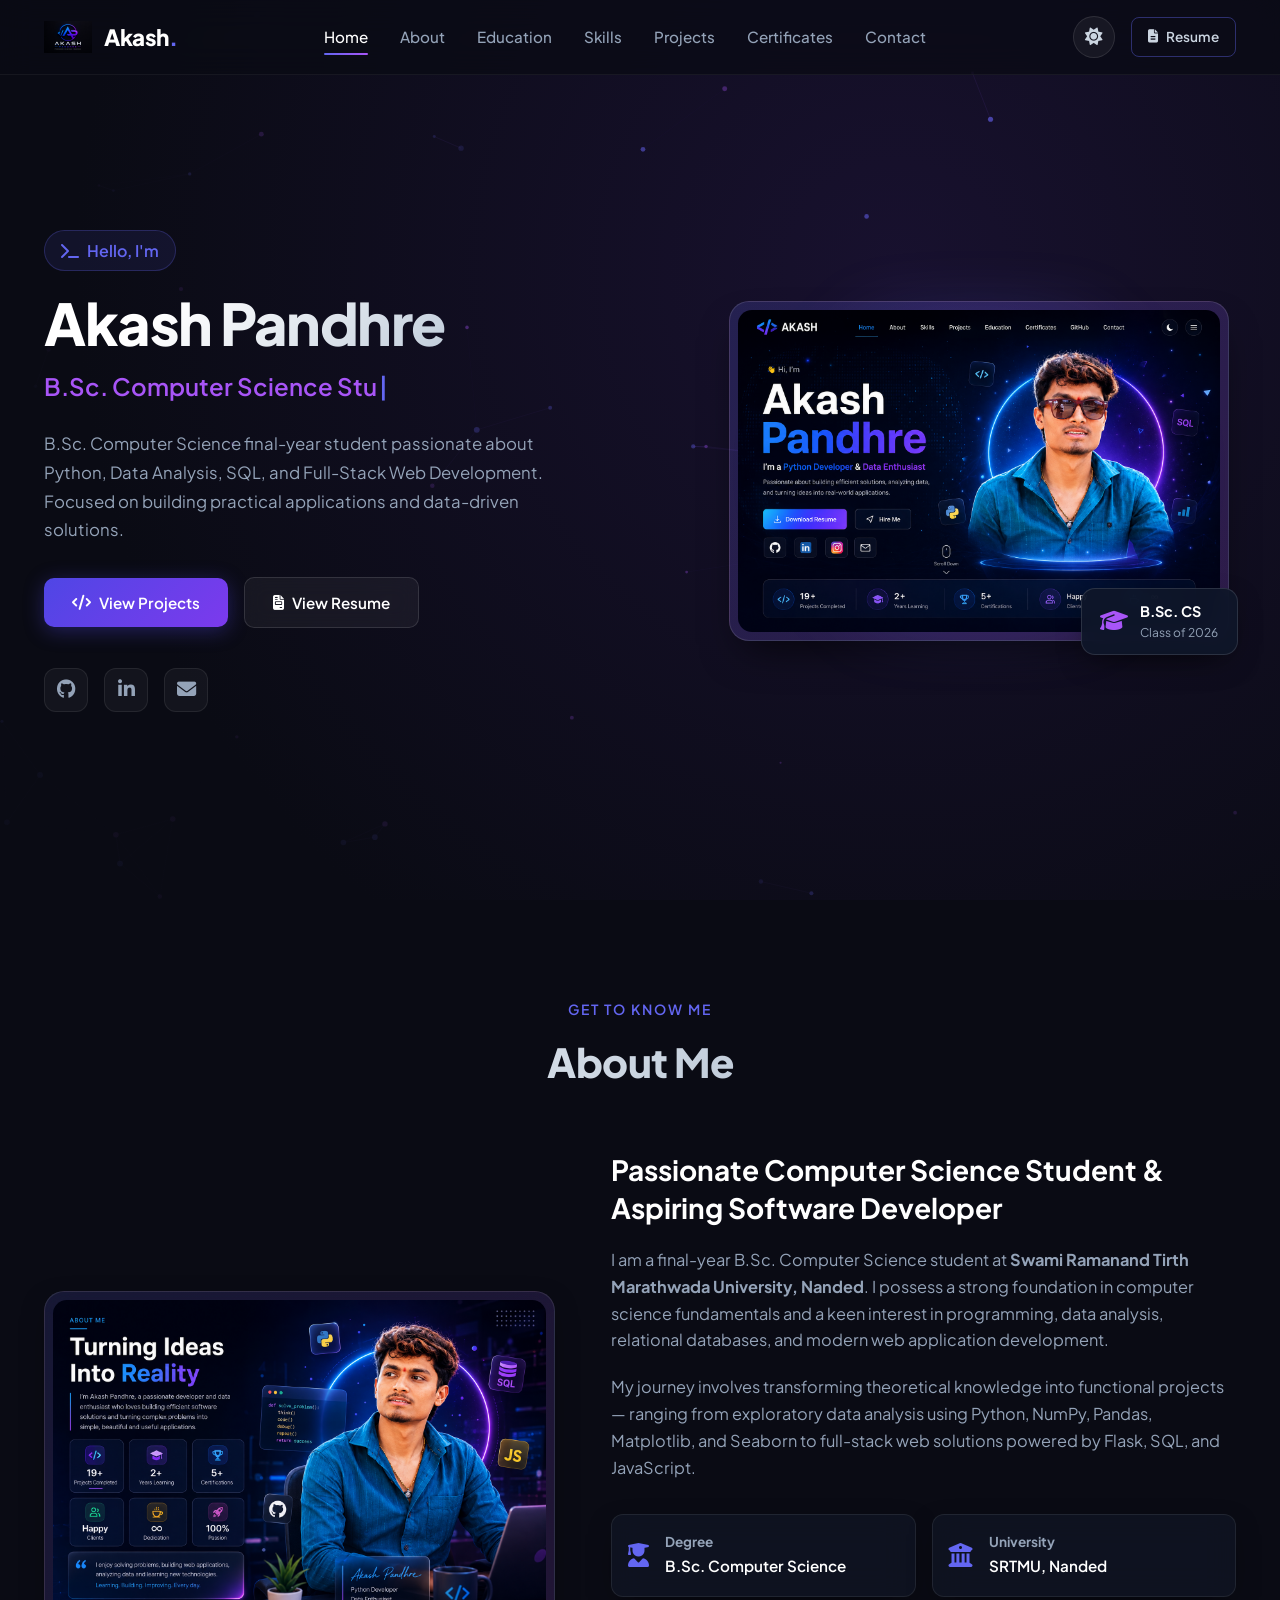
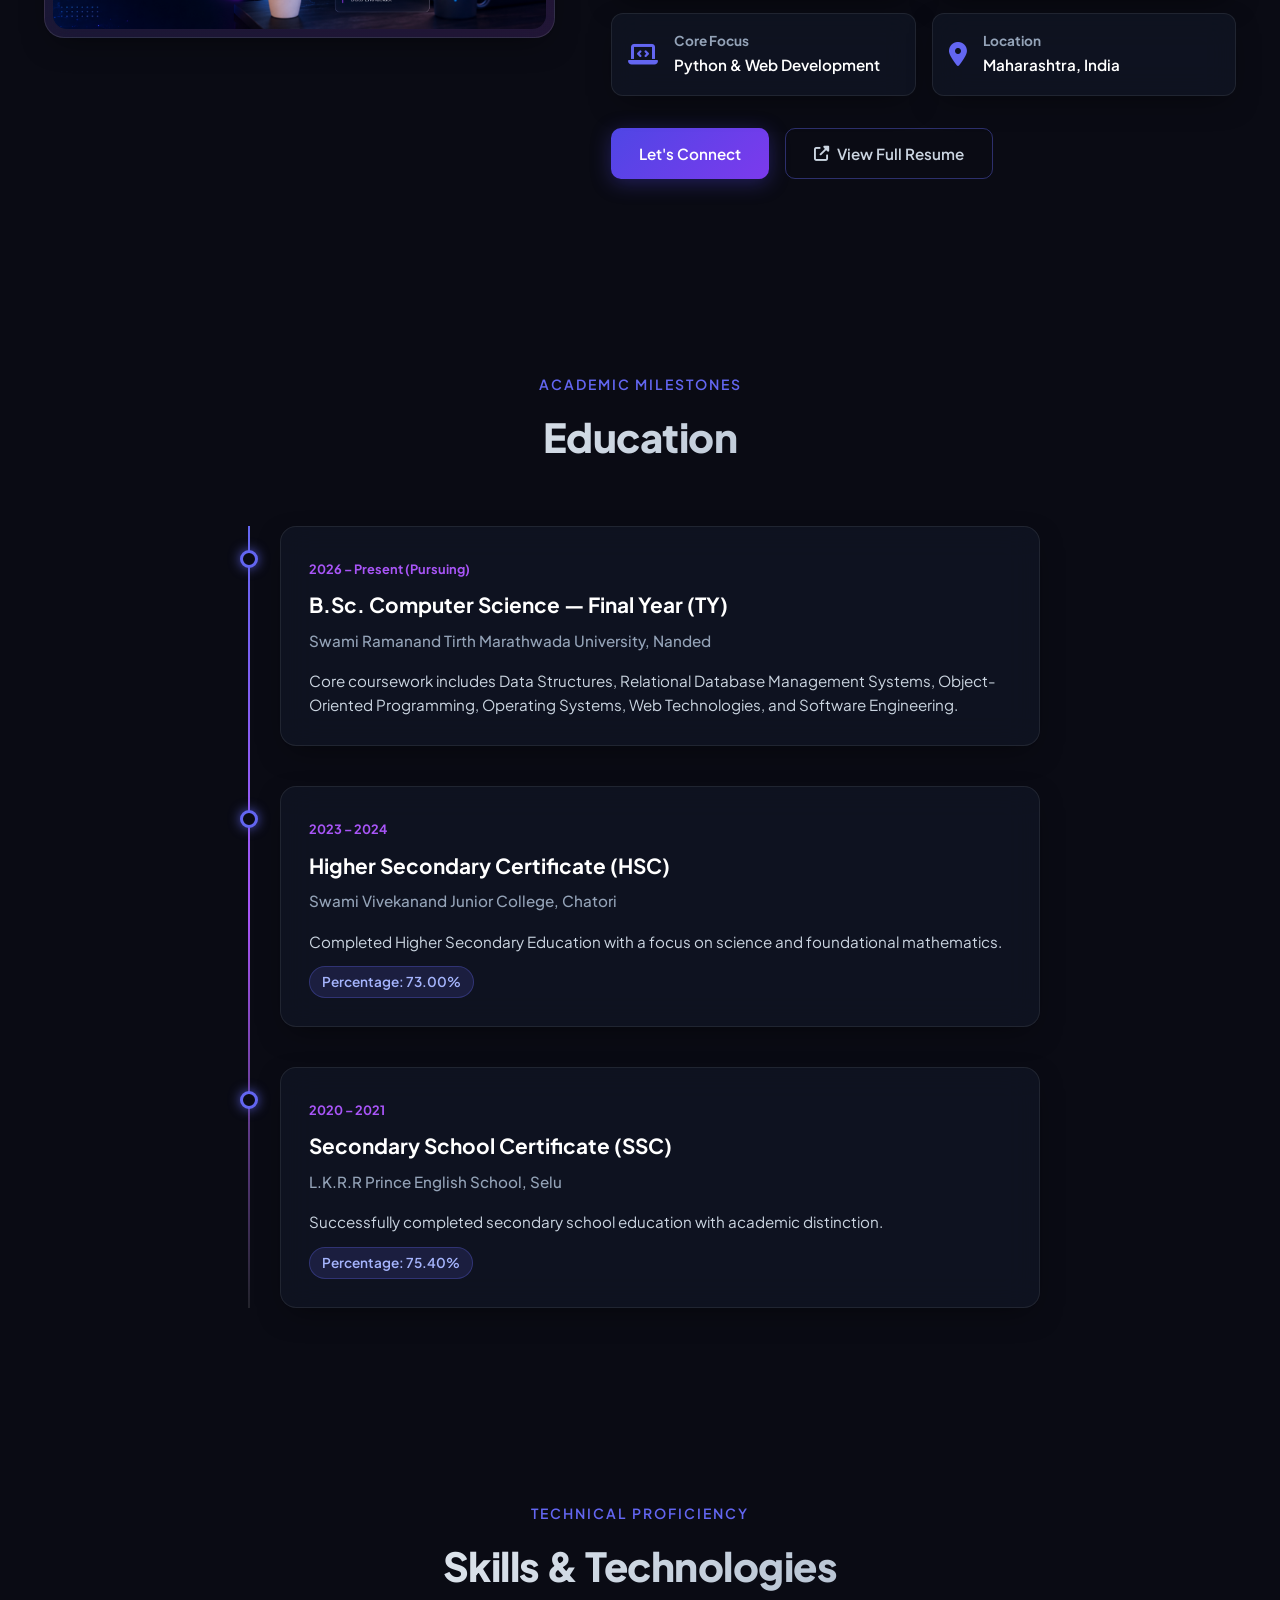
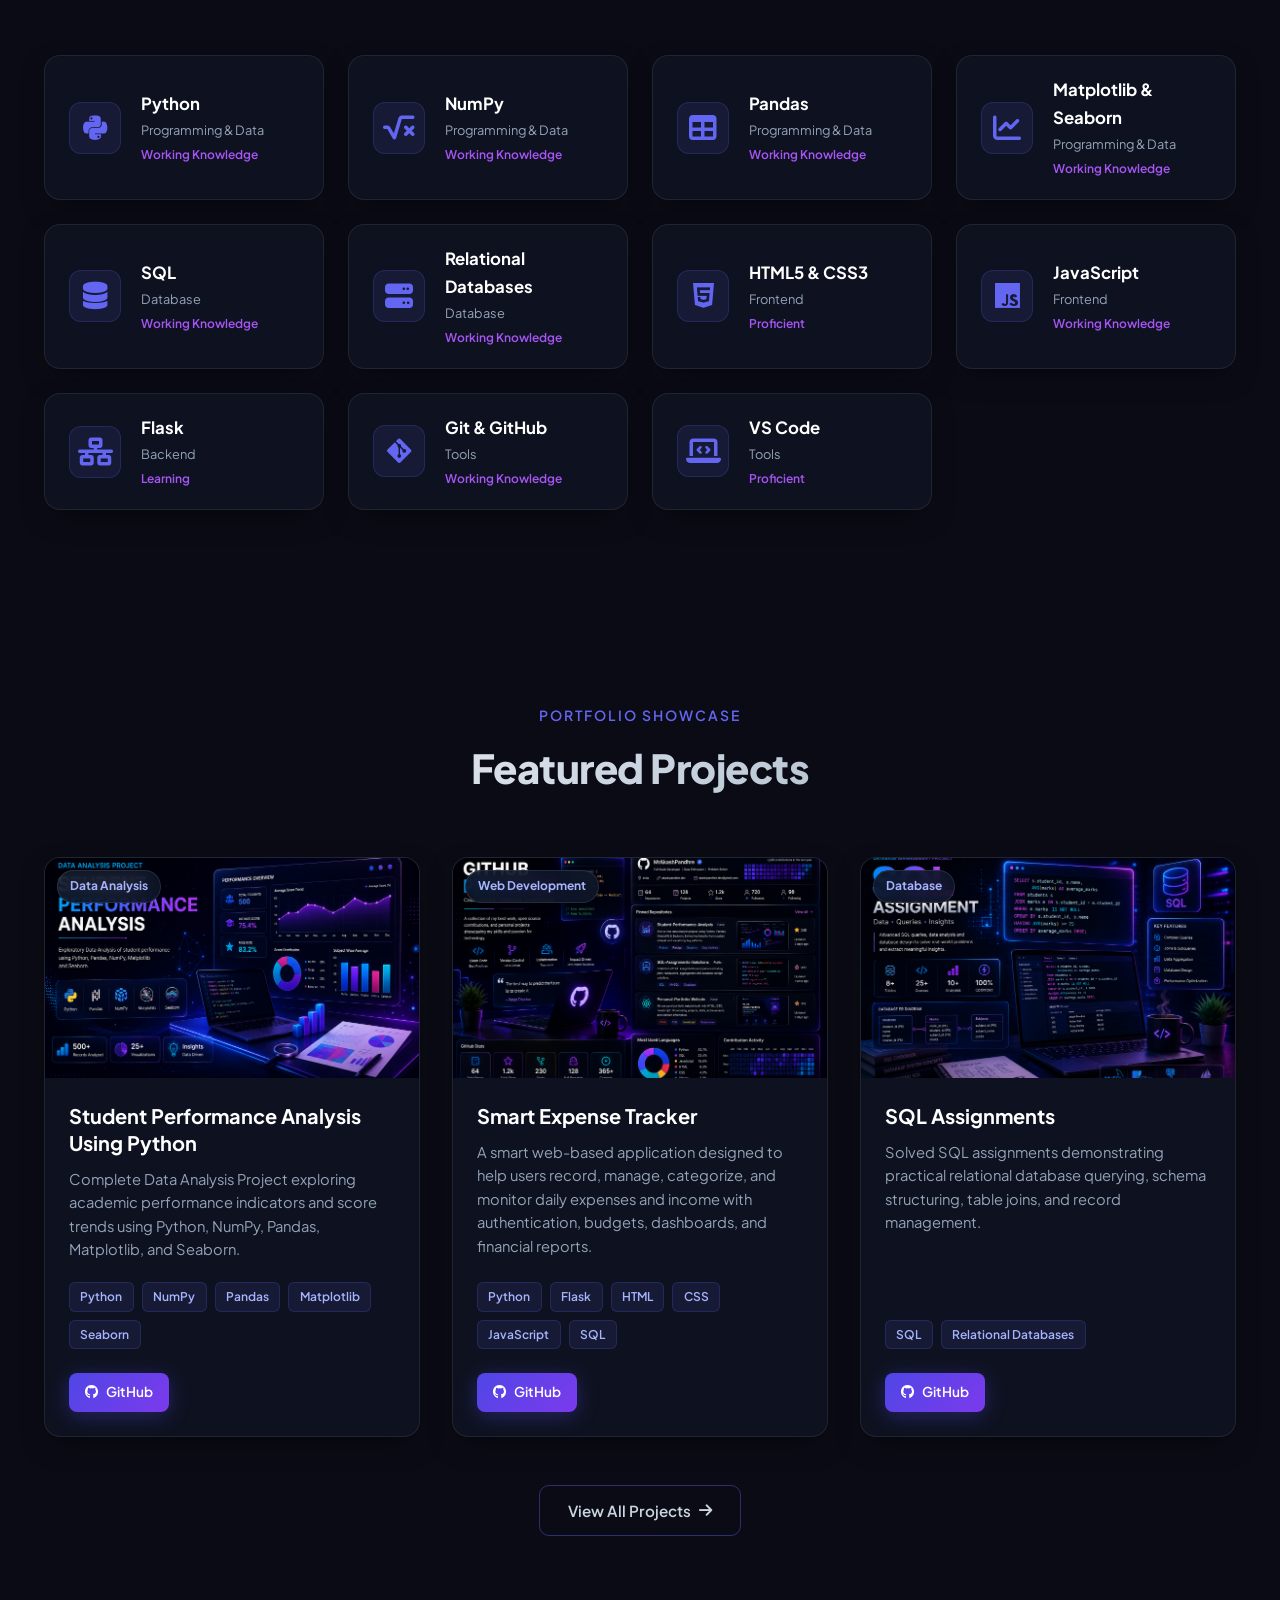
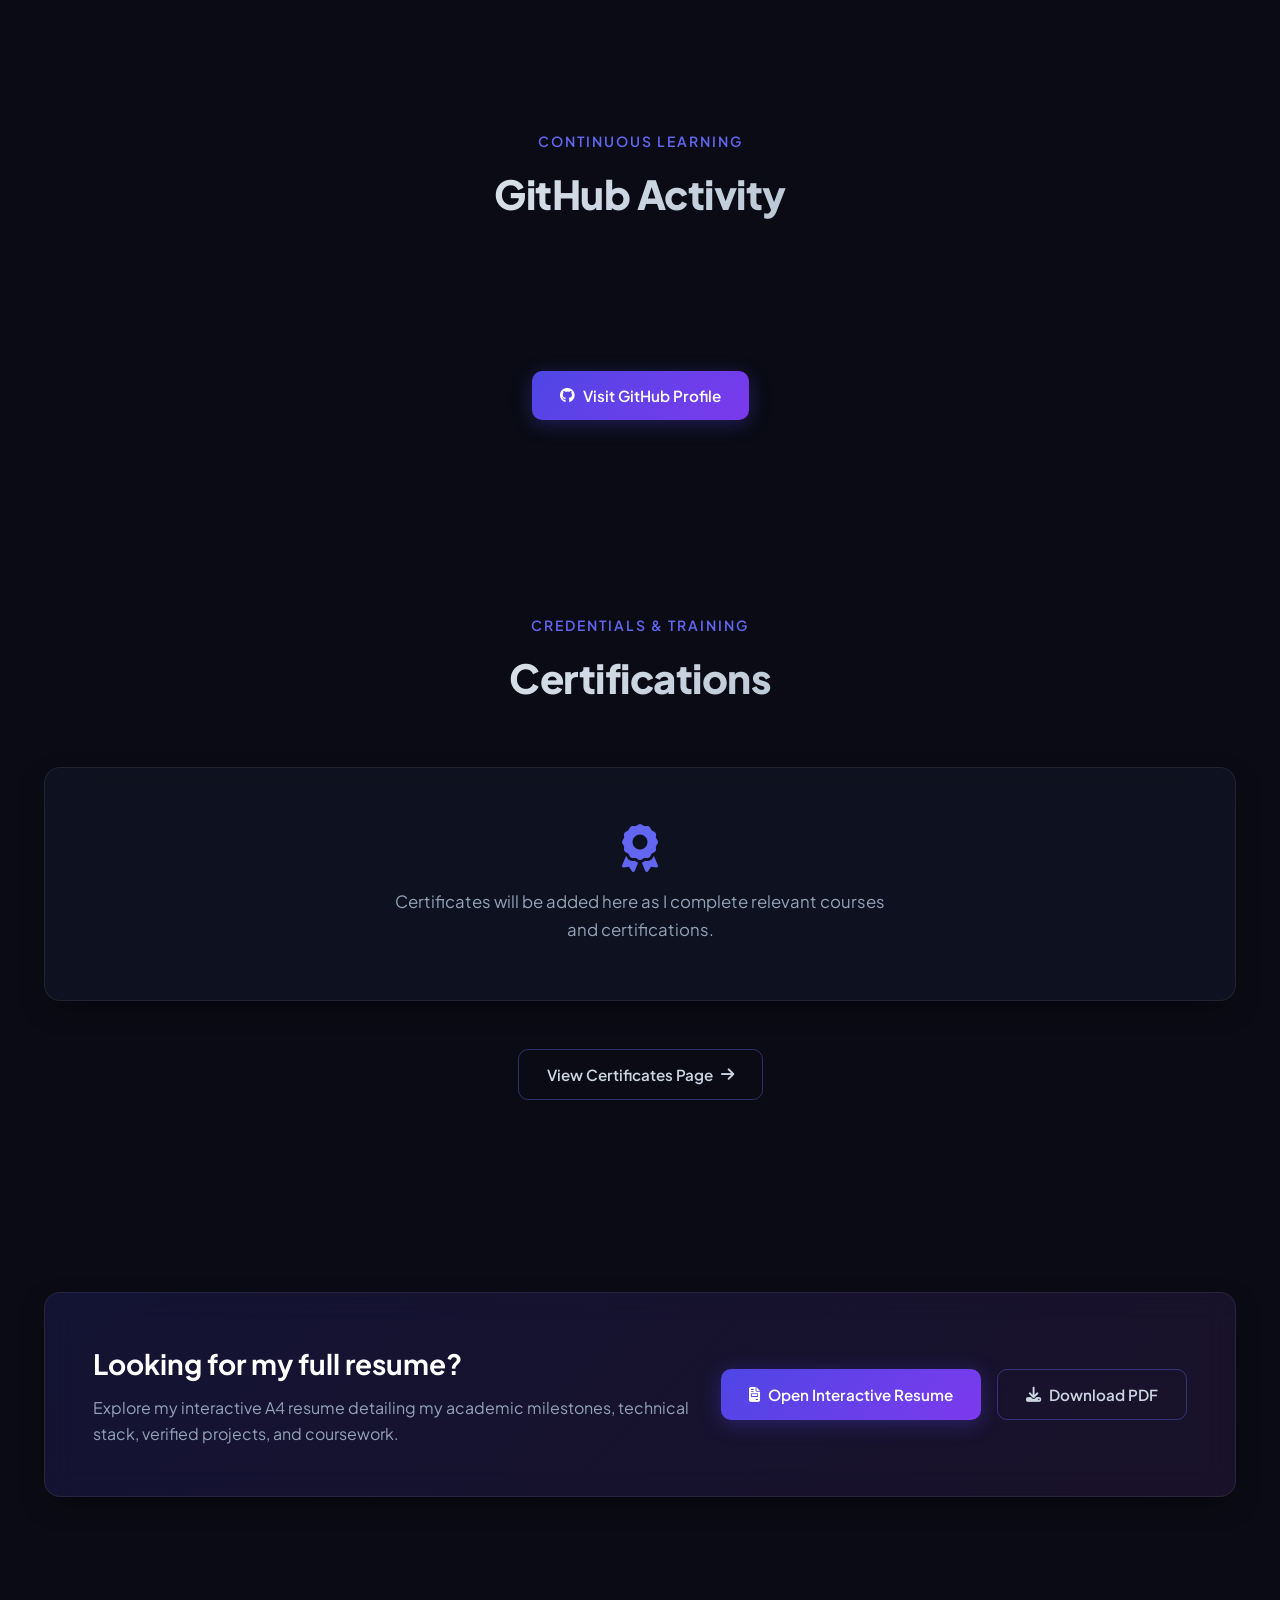
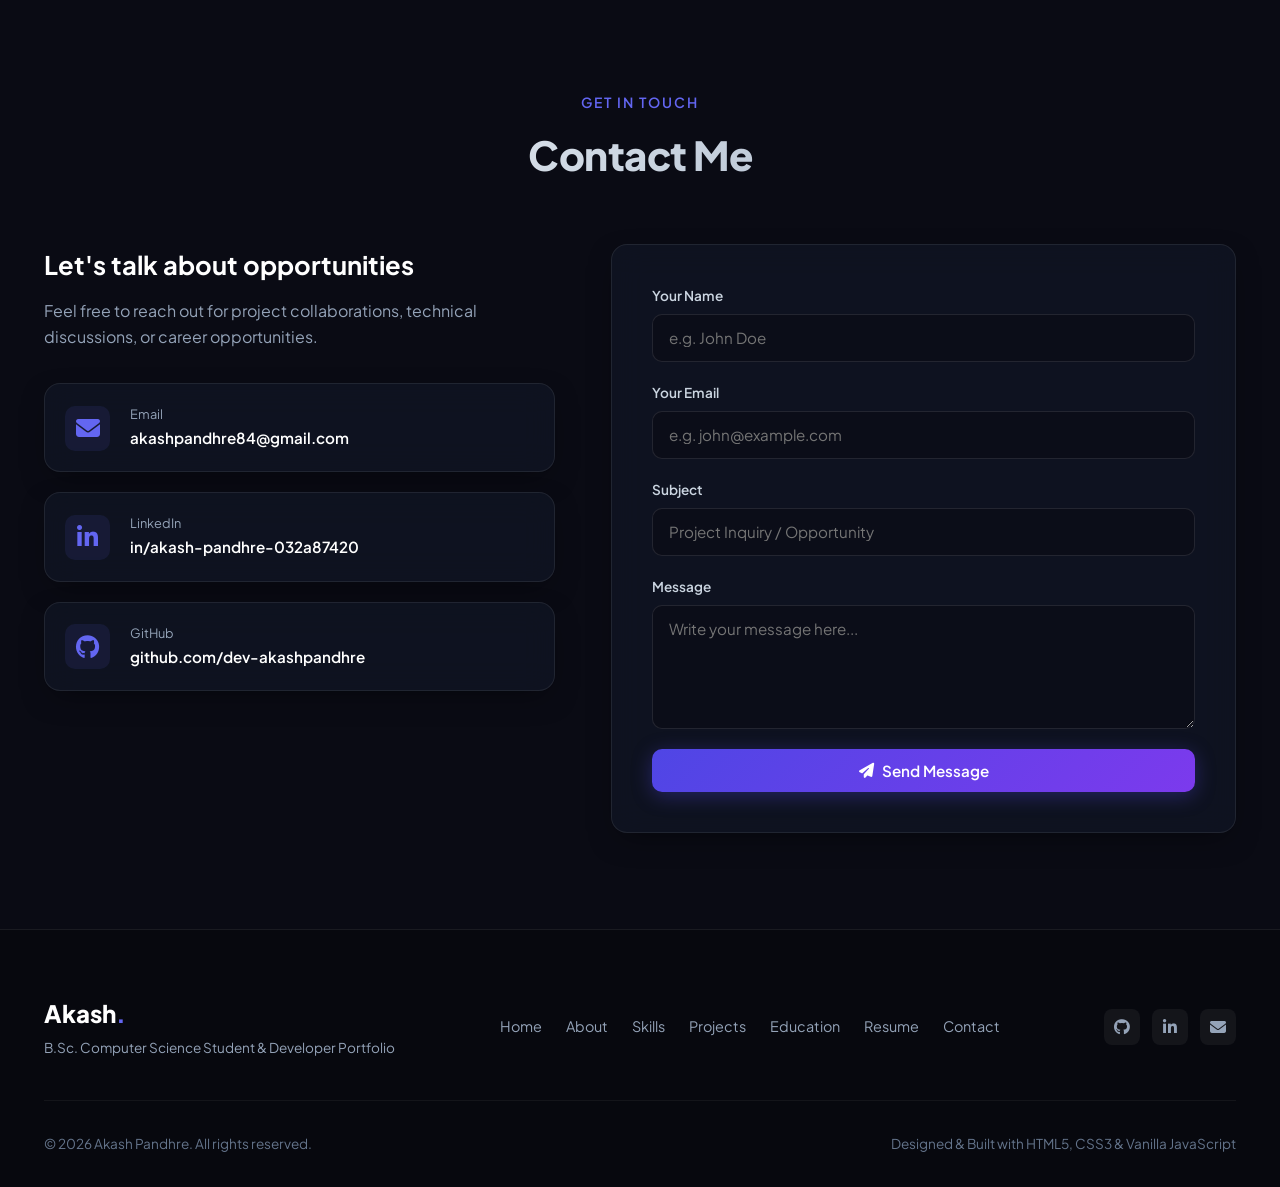
==== commit f0e0449e: "Update portfolio website" ====
--- a/index.html
+++ b/index.html
@@ -50,9 +50,7 @@
 </head>
 <body>
 
-    <!-- ====================================================================
-         1. PRELOADER SCREEN
-         ==================================================================== -->
+    <!-- Preloader Screen -->
     <div id="preloader" class="loader-wrapper" aria-busy="true" aria-label="Loading Akash's Portfolio">
         <div class="loader-content">
             <div class="loader-spinner"></div>
@@ -66,9 +64,7 @@
     <!-- Scroll Progress Indicator -->
     <div id="scroll-progress" class="scroll-progress" role="progressbar" aria-valuemin="0" aria-valuemax="100"></div>
 
-    <!-- ====================================================================
-         2. HEADER & NAVIGATION BAR
-         ==================================================================== -->
+    <!-- Header & Navigation Bar -->
     <header class="header">
         <nav class="nav-container" aria-label="Main Navigation">
             <a href="#hero" class="nav-logo" aria-label="Akash Pandhre Homepage">
@@ -91,7 +87,8 @@
                     <i class="fas fa-sun" aria-hidden="true"></i>
                 </button>
 
-                <a href="assets/resume/resume.pdf" target="_blank" rel="noopener noreferrer" class="btn btn-sm btn-outline nav-resume-btn">
+                <!-- Connected to Interactive A4 Resume -->
+                <a href="pages/resume.html" target="_blank" rel="noopener noreferrer" class="btn btn-sm btn-outline nav-resume-btn">
                     <i class="fas fa-file-alt" aria-hidden="true"></i> Resume
                 </a>
 
@@ -105,9 +102,7 @@
     </header>
 
     <main id="main-content">
-        <!-- ====================================================================
-             3. HERO SECTION
-             ==================================================================== -->
+        <!-- Hero Section -->
         <section id="hero" class="hero-section" style="background-image: url('assets/images/hero-bg.jpg');">
             <canvas id="particles-canvas" class="particles-canvas"></canvas>
             <div class="hero-overlay"></div>
@@ -128,8 +123,9 @@
                         <a href="#projects" class="btn btn-primary">
                             <i class="fas fa-code" aria-hidden="true"></i> View Projects
                         </a>
-                        <a href="assets/resume/resume.pdf" download="Akash_Pandhre_Resume.pdf" class="btn btn-secondary">
-                            <i class="fas fa-download" aria-hidden="true"></i> Download Resume
+                        <!-- Connected to Interactive A4 Resume -->
+                        <a href="pages/resume.html" target="_blank" rel="noopener noreferrer" class="btn btn-secondary">
+                            <i class="fas fa-file-invoice" aria-hidden="true"></i> View Resume
                         </a>
                     </div>
 
@@ -162,9 +158,7 @@
             </div>
         </section>
 
-        <!-- ====================================================================
-             4. ABOUT ME SECTION
-             ==================================================================== -->
+        <!-- About Me Section -->
         <section id="about" class="section about-section">
             <div class="container">
                 <div class="section-header reveal">
@@ -221,7 +215,8 @@
 
                         <div class="about-actions">
                             <a href="#contact" class="btn btn-primary">Let's Connect</a>
-                            <a href="assets/resume/resume.pdf" target="_blank" rel="noopener noreferrer" class="btn btn-outline">
+                            <!-- Connected to Interactive A4 Resume -->
+                            <a href="pages/resume.html" target="_blank" rel="noopener noreferrer" class="btn btn-outline">
                                 <i class="fas fa-external-link-alt"></i> View Full Resume
                             </a>
                         </div>
@@ -230,9 +225,7 @@
             </div>
         </section>
 
-        <!-- ====================================================================
-             5. EDUCATION SECTION
-             ==================================================================== -->
+        <!-- Education Section -->
         <section id="education" class="section education-section">
             <div class="container">
                 <div class="section-header reveal">
@@ -285,9 +278,7 @@
             </div>
         </section>
 
-        <!-- ====================================================================
-             6. SKILLS SECTION
-             ==================================================================== -->
+        <!-- Skills Section -->
         <section id="skills" class="section skills-section">
             <div class="container">
                 <div class="section-header reveal">
@@ -301,9 +292,7 @@
             </div>
         </section>
 
-        <!-- ====================================================================
-             7. FEATURED PROJECTS SECTION
-             ==================================================================== -->
+        <!-- Featured Projects Section -->
         <section id="projects" class="section projects-section">
             <div class="container">
                 <div class="section-header reveal">
@@ -323,9 +312,7 @@
             </div>
         </section>
 
-        <!-- ====================================================================
-             8. GITHUB PROFILE & REPOSITORIES SECTION
-             ==================================================================== -->
+        <!-- GitHub Activity Section -->
         <section id="github" class="section github-section">
             <div class="container">
                 <div class="section-header reveal">
@@ -333,17 +320,13 @@
                     <h2 class="section-title">GitHub Activity</h2>
                 </div>
 
-                <div id="github-stats" class="github-stats-container reveal">
-                    <!-- Populated dynamically by js/github.js -->
-                </div>
+                <div id="github-stats" class="github-stats-container reveal"></div>
 
                 <div id="github-loader" class="github-loader" style="display: none;">
                     <i class="fas fa-spinner fa-spin"></i> Fetching latest GitHub repositories...
                 </div>
 
-                <div id="github-repos" class="github-repos-grid">
-                    <!-- Populated dynamically by js/github.js -->
-                </div>
+                <div id="github-repos" class="github-repos-grid"></div>
 
                 <div class="section-footer-cta reveal">
                     <a href="https://github.com/dev-akashpandhre" target="_blank" rel="noopener noreferrer" class="btn btn-primary">
@@ -353,9 +336,7 @@
             </div>
         </section>
 
-        <!-- ====================================================================
-             9. CERTIFICATES SECTION
-             ==================================================================== -->
+        <!-- Certificates Section -->
         <section id="certificates" class="section certificates-section">
             <div class="container">
                 <div class="section-header reveal">
@@ -363,9 +344,7 @@
                     <h2 class="section-title">Certifications</h2>
                 </div>
 
-                <div id="certificates-grid" class="certificates-grid">
-                    <!-- Rendered dynamically by js/script.js via data/certificates.json -->
-                </div>
+                <div id="certificates-grid" class="certificates-grid"></div>
 
                 <div class="section-footer-cta reveal">
                     <a href="pages/certificates.html" class="btn btn-outline">
@@ -375,33 +354,30 @@
             </div>
         </section>
 
-        <!-- ====================================================================
-             10. RESUME DOWNLOAD SECTION
-             ==================================================================== -->
+        <!-- Resume Download Banner Section -->
         <section id="resume-section" class="section resume-section">
             <div class="container">
                 <div class="resume-banner glass-card reveal">
                     <div class="resume-banner-content">
                         <h2 class="resume-banner-title">Looking for my full resume?</h2>
                         <p class="resume-banner-text">
-                            Download a copy of my curriculum vitae detailing my academic journey, project implementations, technical skills, and coursework.
+                            Explore my interactive A4 resume detailing my academic milestones, technical stack, verified projects, and coursework.
                         </p>
                     </div>
                     <div class="resume-banner-actions">
-                        <a href="assets/resume/resume.pdf" target="_blank" rel="noopener noreferrer" class="btn btn-outline">
-                            <i class="fas fa-eye"></i> View PDF
-                        </a>
-                        <a href="assets/resume/resume.pdf" download="Akash_Pandhre_Resume.pdf" class="btn btn-primary">
-                            <i class="fas fa-download"></i> Download Resume
-                        </a>
-                    </div>
-                </div>
-            </div>
-        </section>
-
-        <!-- ====================================================================
-             11. CONTACT SECTION
-             ==================================================================== -->
+                        <!-- Connected to Interactive A4 Resume -->
+                        <a href="pages/resume.html" target="_blank" rel="noopener noreferrer" class="btn btn-primary">
+                            <i class="fas fa-file-invoice"></i> Open Interactive Resume
+                        </a>
+                        <a href="assets/resume/resume.pdf" download="Akash_Pandhre_Resume.pdf" class="btn btn-outline">
+                            <i class="fas fa-download"></i> Download PDF
+                        </a>
+                    </div>
+                </div>
+            </div>
+        </section>
+
+        <!-- Contact Section -->
         <section id="contact" class="section contact-section">
             <div class="container">
                 <div class="section-header reveal">
@@ -410,7 +386,6 @@
                 </div>
 
                 <div class="contact-grid">
-                    <!-- Contact Information Details -->
                     <div class="contact-info-wrap reveal">
                         <h3 class="contact-info-title">Let's talk about opportunities</h3>
                         <p class="contact-info-desc">
@@ -444,7 +419,6 @@
                         </div>
                     </div>
 
-                    <!-- Contact Form Card -->
                     <div class="contact-form-wrap glass-card reveal">
                         <form id="contact-form" class="contact-form" novalidate>
                             <div class="form-group">
@@ -479,9 +453,7 @@
         </section>
     </main>
 
-    <!-- ====================================================================
-         12. FOOTER
-         ==================================================================== -->
+    <!-- Footer -->
     <footer class="footer">
         <div class="container footer-container">
             <div class="footer-top">
@@ -496,6 +468,7 @@
                     <a href="#skills">Skills</a>
                     <a href="#projects">Projects</a>
                     <a href="#education">Education</a>
+                    <a href="pages/resume.html" target="_blank" rel="noopener noreferrer">Resume</a>
                     <a href="#contact">Contact</a>
                 </div>
 
@@ -513,16 +486,12 @@
         </div>
     </footer>
 
-    <!-- ====================================================================
-         13. FLOATING BACK TO TOP BUTTON
-         ==================================================================== -->
+    <!-- Back to Top Button -->
     <button id="back-to-top" class="back-to-top btn-icon" aria-label="Back to Top" title="Back to Top">
         <i class="fas fa-arrow-up" aria-hidden="true"></i>
     </button>
 
-    <!-- ====================================================================
-         14. MODULAR JAVASCRIPT BUNDLE
-         ==================================================================== -->
+    <!-- Modular Scripts -->
     <script src="js/loader.js"></script>
     <script src="js/darkmode.js"></script>
     <script src="js/navbar.js"></script>
